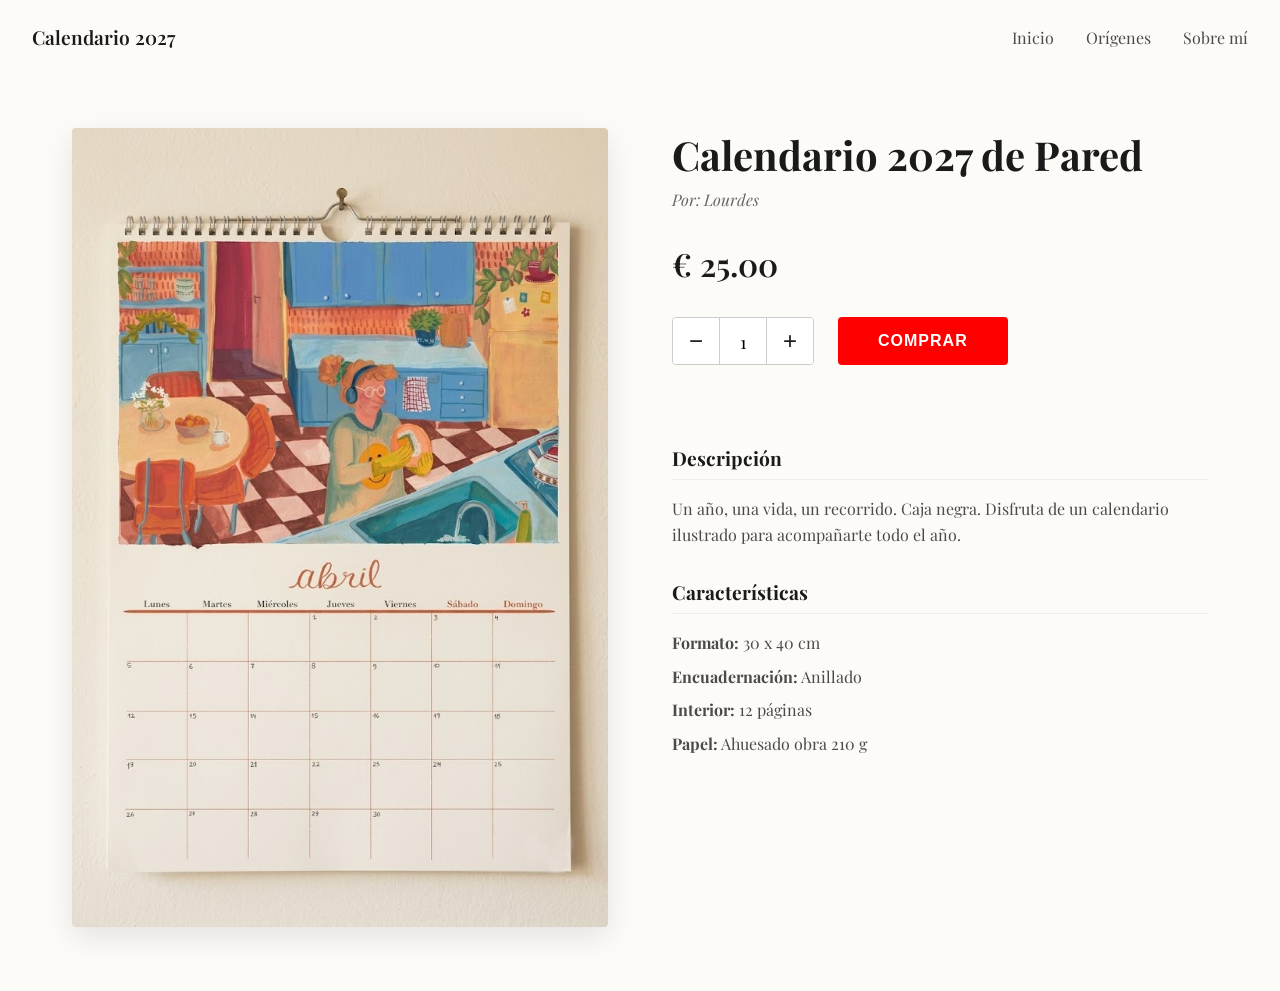
==== compra.html @ d197c80a "Initial commit of v2 website" ====
<!DOCTYPE html>
<html lang="es">
<head>
    <meta charset="UTF-8">
    <meta name="viewport" content="width=device-width, initial-scale=1.0">
    <meta name="description" content="Comprar Calendario 2027">
    <title>Comprar Calendario</title>
    <link rel="preconnect" href="https://fonts.googleapis.com">
    <link rel="preconnect" href="https://fonts.gstatic.com" crossorigin>
    <link href="https://fonts.googleapis.com/css2?family=Playfair+Display:ital,wght@0,400;0,600;1,400&display=swap" rel="stylesheet">
    <link rel="stylesheet" href="stylesheets/style.css">
    <link rel="stylesheet" href="stylesheets/compra.css">
</head>
<body>
    <!-- Navbar -->
    <header class="navbar" id="navbar">
        <a href="index.html" class="nav-brand">Calendario 2027</a>
        <nav class="nav-links">
            <a href="index.html" class="nav-link">Inicio</a>
            <a href="origenes.html" class="nav-link">Orígenes</a>
            <a href="sobre_mi.html" class="nav-link">Sobre mí</a>
        </nav>
    </header>

    <main class="main-content">
        <div class="compra-container">
            <!-- Left: Product Photos -->
            <div class="compra-left">
                <img src="public/images/mock_up.png" alt="Calendario 2027" class="main-product-img">
            </div>

            <!-- Right: Details & Purchase -->
            <div class="compra-right">
                <h1>Calendario 2027 de Pared</h1>
                <p class="author">Por: Lourdes</p>
                
                <div class="price">€ 25.00</div>

                <div class="purchase-action">
                    <div class="quantity-selector">
                        <button class="qty-btn" onclick="updateQty(-1)">−</button>
                        <input type="number" id="qty" value="1" min="1" readonly>
                        <button class="qty-btn" onclick="updateQty(1)">+</button>
                    </div>
                    <button class="buy-button" onclick="buyWhatsapp()">COMPRAR</button>
                </div>

                <div class="product-info">
                    <h3>Descripción</h3>
                    <p>Un año, una vida, un recorrido. Caja negra. Disfruta de un calendario ilustrado para acompañarte todo el año.</p>
                    
                    <h3>Características</h3>
                    <ul>
                        <li><strong>Formato:</strong> 30 x 40 cm</li>
                        <li><strong>Encuadernación:</strong> Anillado</li>
                        <li><strong>Interior:</strong> 12 páginas</li>
                        <li><strong>Papel:</strong> Ahuesado obra 210 g</li>
                    </ul>
                </div>
            </div>
        </div>
    </main>

    <script>
        // Navbar scroll effect
        const navbar = document.getElementById('navbar');
        window.addEventListener('scroll', () => {
            if (window.scrollY > 50) {
                navbar.classList.add('scrolled');
            } else {
                navbar.classList.remove('scrolled');
            }
        });

        function updateQty(change) {
            const input = document.getElementById('qty');
            let current = parseInt(input.value);
            if (current + change >= 1) {
                input.value = current + change;
            }
        }

        function buyWhatsapp() {
            const qty = document.getElementById('qty').value;
            let message = '';
            
            if (parseInt(qty) === 1) {
                message = `¡Hola Lourdes! Me gustaría comprar un calendario.`;
            } else {
                message = `¡Hola Lourdes! Me gustaría comprar ${qty} calendarios.`;
            }
            
            const encodedMessage = encodeURIComponent(message);
            const url = `https://wa.me/34603536305?text=${encodedMessage}`;
            window.open(url, '_blank');
        }
    </script>
</body>
</html>
---- stylesheets/style.css ----
/* Reset and Typography */
* {
    margin: 0;
    padding: 0;
    box-sizing: border-box;
}

body, html {
    font-family: 'Playfair Display', serif;
    background-color: #fdfbf7;
    color: #2a2a2a;
    scroll-behavior: smooth;
}

/* Navbar */
.navbar {
    position: fixed;
    top: 0;
    width: 100%;
    padding: 1.5rem 2rem;
    display: flex;
    justify-content: space-between;
    align-items: center;
    z-index: 1000;
    transition: background-color 0.3s ease;
}

.navbar.scrolled {
    background-color: rgba(253, 251, 247, 0.95);
    backdrop-filter: blur(10px);
    box-shadow: 0 2px 10px rgba(0,0,0,0.05);
}

.nav-brand {
    font-size: 1.2rem;
    font-weight: 600;
    text-decoration: none;
    color: #1a1a1a;
}

.nav-links {
    display: flex;
    gap: 2rem;
}

.nav-link {
    text-decoration: none;
    color: #4a4a4a;
    font-size: 1rem;
    transition: color 0.3s ease;
}

.nav-link:hover {
    color: #1a1a1a;
}

/* Individual Sections */
.page-section {
    min-height: 100vh;
    width: 100%;
    position: relative;
    display: flex;
    justify-content: center;
    align-items: center;
    background-color: #fdfbf7;
    padding: 2rem 0;
}

.hero-section {
    padding: 0;
}

/* Images */
.showcase-img {
    max-height: 90vh;
    max-width: 90vw;
    object-fit: contain;
    box-shadow: 0 10px 30px rgba(0,0,0,0.05);
}

.background-img {
    position: absolute;
    top: 0;
    left: 0;
    width: 100%;
    height: 100%;
    z-index: 1;
}

.background-img.cover {
    object-fit: cover;
}

/* Hero Content */
.hero-content {
    position: relative;
    z-index: 2;
    background: rgba(253, 251, 247, 0.85);
    backdrop-filter: blur(12px);
    -webkit-backdrop-filter: blur(12px);
    padding: 3rem 4rem;
    border-radius: 4px;
    text-align: center;
    max-width: 600px;
    box-shadow: 0 20px 40px rgba(0,0,0,0.1);
    animation: fadeIn 1.5s ease-out;
}

.hero-content h1 {
    font-size: 3.5rem;
    font-weight: 600;
    margin-bottom: 1rem;
    line-height: 1.2;
    color: #1a1a1a;
}

.hero-content p {
    font-size: 1.1rem;
    margin-bottom: 2.5rem;
    color: #4a4a4a;
    line-height: 1.6;
}

/* Parallax Sections */
.parallax-section {
    position: relative;
    height: 100vh;
    display: flex;
    align-items: center;
    justify-content: center;
    background-attachment: fixed;
    background-position: center;
    background-repeat: no-repeat;
    background-size: cover;
}

.parallax-overlay {
    position: absolute;
    top: 0;
    left: 0;
    width: 100%;
    height: 100%;
    background-color: rgba(0, 0, 0, 0.2);
}

.parallax-text {
    position: relative;
    z-index: 2;
    color: #ffffff;
    font-size: 2.5rem;
    text-align: center;
    max-width: 800px;
    padding: 2rem;
    font-family: 'Helvetica Neue', Helvetica, Arial, sans-serif;
    font-weight: 300;
    letter-spacing: 1px;
    text-shadow: 2px 2px 8px rgba(0,0,0,0.5);
}

/* Process Section */
.process-section {
    padding: 6rem 2rem;
    background-color: #f5f3ef;
    text-align: center;
}

.process-section h2 {
    font-size: 2.5rem;
    margin-bottom: 1rem;
    color: #1a1a1a;
}

.process-section p.process-desc {
    font-size: 1.1rem;
    color: #4a4a4a;
    margin-bottom: 3rem;
    max-width: 600px;
    margin-left: auto;
    margin-right: auto;
}

.process-grid {
    display: grid;
    grid-template-columns: repeat(auto-fit, minmax(300px, 1fr));
    gap: 2rem;
    max-width: 1200px;
    margin: 0 auto;
}

.process-item {
    width: 100%;
    height: 400px;
    object-fit: cover;
    border-radius: 4px;
    box-shadow: 0 10px 20px rgba(0,0,0,0.1);
}

.process-video {
    width: 100%;
    max-width: 800px;
    margin: 3rem auto 0;
    display: block;
    border-radius: 4px;
    box-shadow: 0 10px 20px rgba(0,0,0,0.1);
}


/* Sobre Mi Container */
.sobre-mi-section {
    padding: 8rem 2rem 4rem;
    max-width: 1000px;
    margin: 0 auto;
    display: flex;
    align-items: center;
    gap: 4rem;
    min-height: 100vh;
}

.sobre-mi-img {
    flex: 1;
    max-width: 50%;
    height: auto;
    object-fit: cover;
    border-radius: 4px;
    box-shadow: 0 15px 30px rgba(0,0,0,0.1);
}

.sobre-mi-text {
    flex: 1;
}

.sobre-mi-text h1 {
    font-size: 3rem;
    margin-bottom: 1.5rem;
    color: #1a1a1a;
}

.sobre-mi-text p {
    font-size: 1.1rem;
    line-height: 1.8;
    color: #4a4a4a;
    margin-bottom: 1.5rem;
}


/* Closing Section styling */
.closing-container {
    display: flex;
    align-items: center;
    justify-content: center;
    gap: 4rem;
    max-width: 1200px;
    margin: 0 auto;
    padding: 2rem;
    width: 100%;
}

.closing-img {
    max-height: 70vh;
    max-width: 50vw;
    object-fit: contain;
    box-shadow: 0 10px 30px rgba(0,0,0,0.05);
}

.closing-content-right {
    flex: 1;
    max-width: 400px;
}

.closing-content-right h2 {
    font-size: 3rem;
    font-weight: 600;
    margin-bottom: 2rem;
    color: #1a1a1a;
}

/* CTA Button */
.cta-button {
    display: inline-block;
    padding: 1rem 2.5rem;
    background-color: #1a1a1a;
    color: #fdfbf7;
    text-decoration: none;
    font-family: 'Playfair Display', serif;
    font-size: 1.1rem;
    font-weight: 600;
    letter-spacing: 1px;
    border-radius: 50px;
    transition: all 0.3s ease;
    border: 1px solid #1a1a1a;
    cursor: pointer;
    outline: none;
}

.cta-button:hover {
    background-color: transparent;
    color: #1a1a1a;
    transform: translateY(-2px);
    box-shadow: 0 10px 20px rgba(0,0,0,0.1);
}

/* CTA Dropdown container */
.cta-wrapper {
    position: relative;
    display: inline-block;
}

.cta-dropdown {
    position: absolute;
    top: 100%;
    left: 50%;
    transform: translateX(-50%) translateY(10px);
    background-color: #ffffff;
    min-width: 200px;
    box-shadow: 0 10px 30px rgba(0,0,0,0.1);
    border-radius: 8px;
    padding: 0.5rem 0;
    opacity: 0;
    visibility: hidden;
    transition: all 0.3s ease;
    z-index: 10;
    border: 1px solid rgba(0,0,0,0.05);
}

.cta-dropdown.show {
    opacity: 1;
    visibility: visible;
    transform: translateX(-50%) translateY(0);
}

.cta-dropdown.dropdown-up {
    top: auto;
    bottom: 100%;
    transform: translateX(-50%) translateY(-10px);
}

.cta-dropdown.dropdown-up.show {
    transform: translateX(-50%) translateY(0);
}

.cta-dropdown a {
    display: block;
    padding: 0.8rem 1.5rem;
    color: #4a4a4a;
    text-decoration: none;
    font-size: 1rem;
    transition: background-color 0.2s, color 0.2s;
}

.cta-dropdown a:hover {
    background-color: #f5f5f5;
    color: #1a1a1a;
}

/* Floating Button */
.floating-btn {
    position: fixed;
    bottom: 2rem;
    right: 2rem;
    z-index: 100;
    opacity: 0;
    visibility: hidden;
    transform: translateY(20px);
    transition: all 0.4s cubic-bezier(0.4, 0, 0.2, 1);
}

.floating-btn.visible {
    opacity: 1;
    visibility: visible;
    transform: translateY(0);
}

.floating-btn .cta-button {
    box-shadow: 0 10px 30px rgba(0,0,0,0.2);
}

.floating-btn .cta-button:hover {
    background-color: #fdfbf7;
    color: #1a1a1a;
    transform: translateY(-4px);
    box-shadow: 0 15px 35px rgba(0,0,0,0.2);
}

/* Animations */
@keyframes fadeIn {
    from {
        opacity: 0;
        transform: translateY(20px);
    }
    to {
        opacity: 1;
        transform: translateY(0);
    }
}

/* Responsive adjustments */
@media (max-width: 768px) {
    .page-section {
        min-height: auto;
        padding: 4rem 1rem;
    }
    
    .hero-section {
        min-height: 100vh;
        padding: 0;
    }
    
    .hero-content {
        padding: 2rem;
        margin: 0 1rem;
    }
    
    .hero-content h1 {
        font-size: 2.5rem;
    }
    
    .showcase-img {
        max-height: 80vh;
        max-width: 100%;
    }
    
    .closing-container {
        flex-direction: column;
        gap: 2rem;
        text-align: center;
    }
    
    .closing-img {
        max-width: 90vw;
        max-height: 50vh;
    }
    
    .closing-content-right h2 {
        font-size: 2rem;
    }
    
    .floating-btn {
        bottom: 1rem;
        right: 1rem;
        padding: 0.8rem 2rem;
        font-size: 1rem;
    }
    
    .sobre-mi-section {
        flex-direction: column;
        padding-top: 6rem;
    }
    
    .sobre-mi-img {
        max-width: 100%;
    }
    
    .parallax-text {
        font-size: 1.8rem;
    }
}

/* Origenes Section */
.origenes-section {
    padding: 8rem 2rem 4rem;
    max-width: 1200px;
    margin: 0 auto;
    min-height: 100vh;
}

.origenes-header {
    text-align: center;
    margin-bottom: 4rem;
}

.origenes-header h1 {
    font-size: 3rem;
    margin-bottom: 1.5rem;
    color: #1a1a1a;
}

.origenes-header p {
    font-size: 1.1rem;
    line-height: 1.8;
    color: #4a4a4a;
    max-width: 800px;
    margin: 0 auto;
}

.comic-grid {
    display: grid;
    grid-template-columns: repeat(auto-fit, minmax(250px, 1fr));
    gap: 3rem;
    justify-items: center;
}

.comic-window-container {
    cursor: pointer;
    transition: transform 0.3s ease;
    display: flex;
    flex-direction: column;
    align-items: center;
}

.comic-window-container:hover {
    transform: scale(1.05);
}

.comic-window {
    width: 100%;
    max-width: 300px;
    object-fit: contain;
    filter: drop-shadow(0 10px 20px rgba(0,0,0,0.1));
}

.comic-title {
    margin-top: 1rem;
    font-size: 1.1rem;
    color: #1a1a1a;
    text-align: center;
    font-weight: 600;
}

/* Modal Carousel */
.comic-modal {
    position: fixed;
    top: 0;
    left: 0;
    width: 100%;
    height: 100%;
    background-color: rgba(0, 0, 0, 0.9);
    z-index: 2000;
    display: flex;
    flex-direction: column;
    align-items: center;
    justify-content: center;
    opacity: 0;
    visibility: hidden;
    transition: all 0.3s ease;
}

.comic-modal.active {
    opacity: 1;
    visibility: visible;
}

.modal-close {
    position: absolute;
    top: 2rem;
    right: 3rem;
    color: white;
    font-size: 3rem;
    cursor: pointer;
    background: none;
    border: none;
    transition: transform 0.2s;
}

.modal-close:hover {
    transform: scale(1.1);
}

.modal-content {
    display: flex;
    align-items: center;
    justify-content: center;
    width: 100%;
    max-width: 1200px;
    height: 80vh;
    position: relative;
}

.carousel-nav {
    background: none;
    border: none;
    color: white;
    font-size: 4rem;
    cursor: pointer;
    padding: 0 2rem;
    transition: transform 0.2s, opacity 0.2s;
    z-index: 2;
}

.carousel-nav:hover {
    transform: scale(1.1);
}

.carousel-nav:disabled {
    opacity: 0.3;
    cursor: not-allowed;
    transform: none;
}

.carousel-image-container {
    flex: 1;
    height: 100%;
    display: flex;
    justify-content: center;
    align-items: center;
    position: relative;
}

.carousel-image {
    max-width: 100%;
    max-height: 100%;
    object-fit: contain;
    box-shadow: 0 10px 40px rgba(0,0,0,0.5);
    opacity: 0;
    transition: opacity 0.3s ease;
    position: absolute;
}

.carousel-image.active {
    opacity: 1;
    position: relative;
}

.modal-title {
    color: white;
    font-size: 1.5rem;
    position: absolute;
    bottom: 2rem;
    text-align: center;
    width: 100%;
}

/* Mobile responsive adjustments for modal */
@media (max-width: 768px) {
    .modal-content {
        height: 85vh;
        padding: 0 0.5rem;
    }
    
    .carousel-nav {
        font-size: 2.5rem;
        padding: 0 0.5rem;
        background-color: rgba(0, 0, 0, 0.4);
        border-radius: 5px;
        margin: 0 5px;
    }
    
    .modal-close {
        top: 1rem;
        right: 1.5rem;
        font-size: 2.5rem;
    }

    .modal-title {
        bottom: 1rem;
        font-size: 1.2rem;
    }
}

@media (max-width: 768px) {
    .carousel-nav {
        position: absolute;
        z-index: 10;
    }
    
    #prevBtn {
        left: 0;
    }
    
    #nextBtn {
        right: 0;
    }
    
    .carousel-image-container {
        width: 100%;
    }
}
---- stylesheets/compra.css ----
/* Purchase Page Specific Styles */
.compra-container {
    display: flex;
    flex-wrap: wrap;
    max-width: 1200px;
    margin: 0 auto;
    padding: 8rem 2rem 4rem; /* Added top padding to account for fixed navbar */
    gap: 4rem;
}

.compra-left {
    flex: 1;
    min-width: 300px;
    display: flex;
    justify-content: center;
    align-items: flex-start;
}

.main-product-img {
    width: 100%;
    max-width: 600px;
    height: auto;
    box-shadow: 0 10px 30px rgba(0,0,0,0.1);
    border-radius: 4px;
    object-fit: contain;
}

.compra-right {
    flex: 1;
    min-width: 300px;
    display: flex;
    flex-direction: column;
}

.compra-right h1 {
    font-size: 2.5rem;
    margin-bottom: 0.5rem;
    color: #1a1a1a;
}

.compra-right .author {
    color: #666;
    margin-bottom: 2rem;
    font-style: italic;
}

.price {
    font-size: 2rem;
    font-weight: 600;
    margin-bottom: 2rem;
    color: #1a1a1a;
}

.purchase-action {
    display: flex;
    align-items: center;
    gap: 1.5rem;
    margin-bottom: 3rem;
}

.quantity-selector {
    display: flex;
    align-items: center;
    border: 1px solid #ccc;
    border-radius: 4px;
    overflow: hidden;
    height: 3rem;
}

.qty-btn {
    background: #fff;
    border: none;
    padding: 0 1rem;
    font-size: 1.5rem;
    cursor: pointer;
    color: #1a1a1a;
    transition: background 0.2s;
    height: 100%;
}

.qty-btn:hover {
    background: #f0f0f0;
}

#qty {
    width: 3rem;
    text-align: center;
    border: none;
    border-left: 1px solid #ccc;
    border-right: 1px solid #ccc;
    font-size: 1.1rem;
    font-family: inherit;
    -moz-appearance: textfield;
    height: 100%;
}

#qty::-webkit-outer-spin-button,
#qty::-webkit-inner-spin-button {
    -webkit-appearance: none;
    margin: 0;
}

.buy-button {
    background-color: #ff0000; /* Red like in the mock to stand out */
    color: white;
    border: none;
    padding: 0 2.5rem;
    height: 3rem;
    font-size: 1rem;
    font-weight: 600;
    letter-spacing: 1px;
    cursor: pointer;
    transition: background-color 0.2s;
    border-radius: 4px;
}

.buy-button:hover {
    background-color: #cc0000;
}

.product-info h3 {
    font-size: 1.2rem;
    margin-bottom: 1rem;
    margin-top: 2rem;
    color: #1a1a1a;
    border-bottom: 1px solid #eee;
    padding-bottom: 0.5rem;
}

.product-info p {
    color: #4a4a4a;
    line-height: 1.6;
    margin-bottom: 1rem;
}

.product-info ul {
    list-style: none;
    padding: 0;
}

.product-info ul li {
    color: #4a4a4a;
    margin-bottom: 0.5rem;
    line-height: 1.6;
}

@media (max-width: 768px) {
    .compra-container {
        flex-direction: column;
        padding-top: 6rem;
        gap: 2rem;
    }
    
    .purchase-action {
        flex-direction: row;
        align-items: center;
        justify-content: space-between;
    }
    
    .buy-button {
        width: auto;
        flex: 1;
        margin-left: 1rem;
    }
}
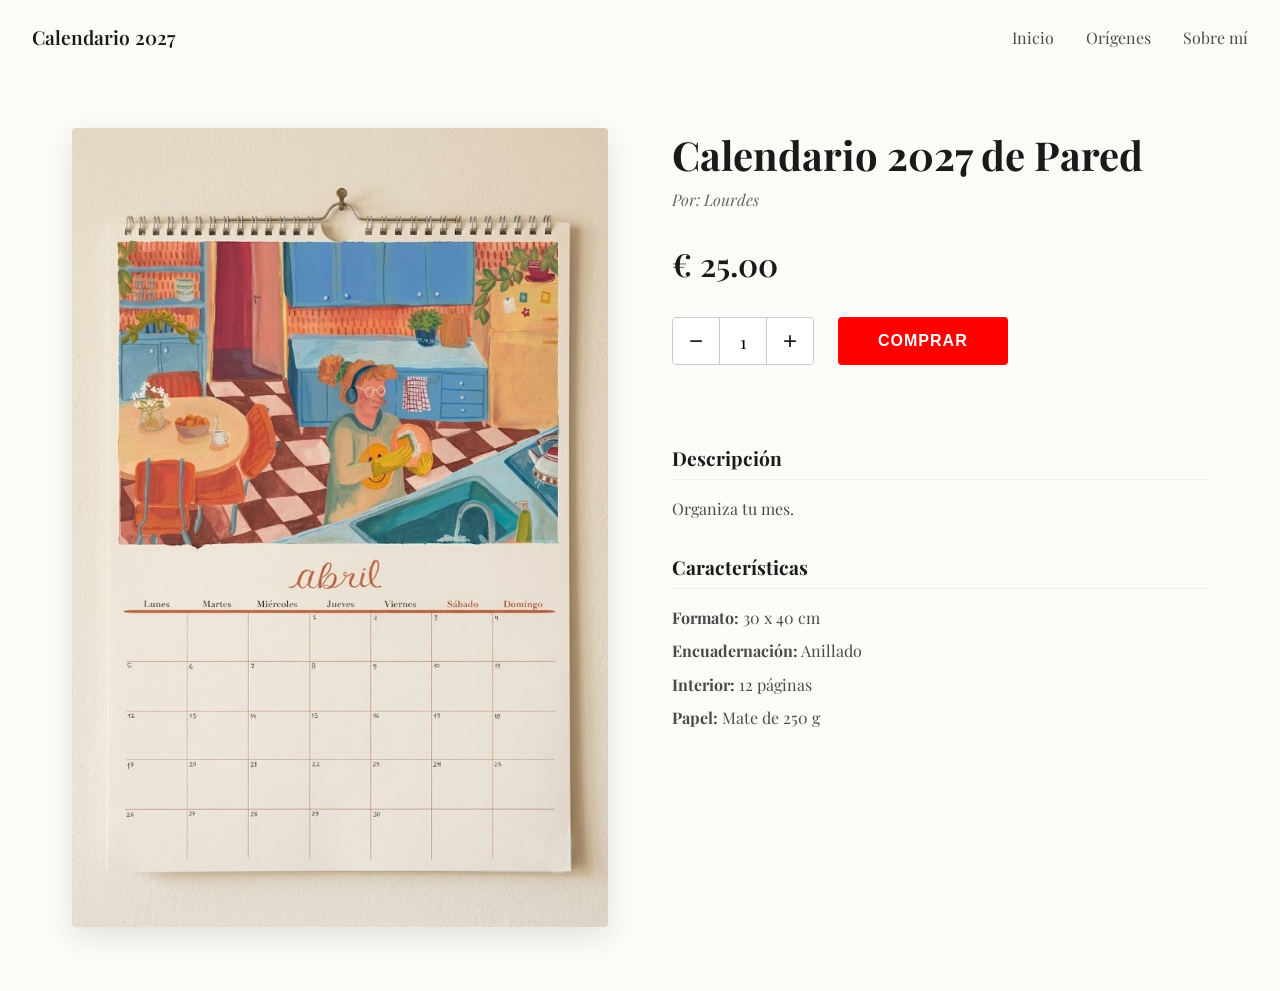
==== commit a550835a: "Update product description and paper specs in compra.html" ====
--- a/compra.html
+++ b/compra.html
@@ -47,14 +47,14 @@
 
                 <div class="product-info">
                     <h3>Descripción</h3>
-                    <p>Un año, una vida, un recorrido. Caja negra. Disfruta de un calendario ilustrado para acompañarte todo el año.</p>
+                    <p>Organiza tu mes. </p>
                     
                     <h3>Características</h3>
                     <ul>
                         <li><strong>Formato:</strong> 30 x 40 cm</li>
                         <li><strong>Encuadernación:</strong> Anillado</li>
                         <li><strong>Interior:</strong> 12 páginas</li>
-                        <li><strong>Papel:</strong> Ahuesado obra 210 g</li>
+                        <li><strong>Papel:</strong> Mate de 250 g</li>
                     </ul>
                 </div>
             </div>
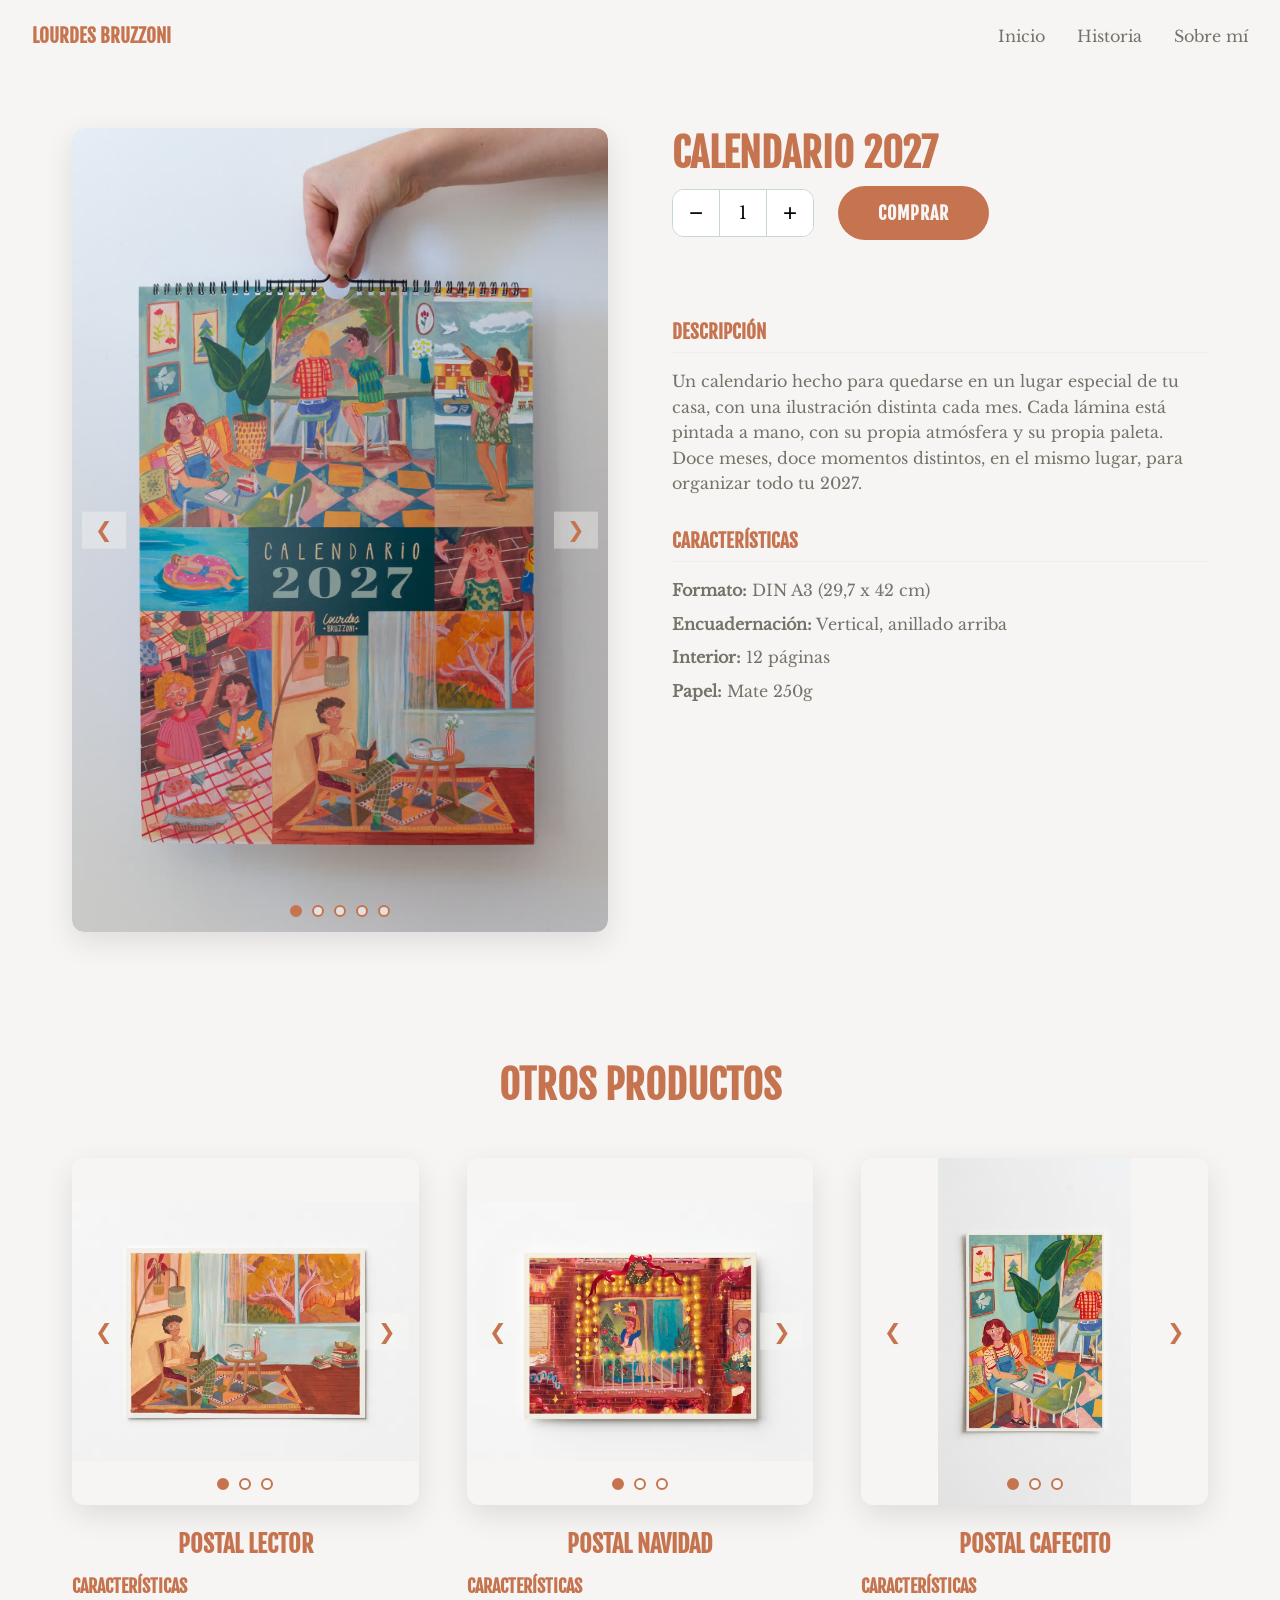
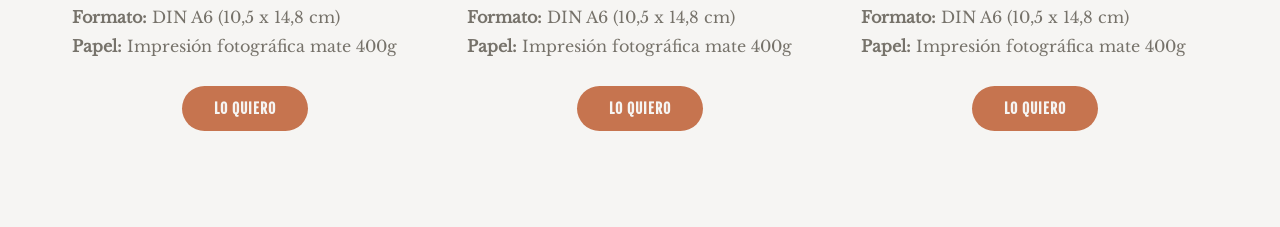
==== commit 2c697bac: "Final styling updates, descriptions, typography, and image cleanup" ====
--- a/compra.html
+++ b/compra.html
@@ -4,20 +4,21 @@
     <meta charset="UTF-8">
     <meta name="viewport" content="width=device-width, initial-scale=1.0">
     <meta name="description" content="Comprar Calendario 2027">
-    <title>Comprar Calendario</title>
+    <title>Tienda - Lourdes Bruzzoni</title>
     <link rel="preconnect" href="https://fonts.googleapis.com">
     <link rel="preconnect" href="https://fonts.gstatic.com" crossorigin>
-    <link href="https://fonts.googleapis.com/css2?family=Playfair+Display:ital,wght@0,400;0,600;1,400&display=swap" rel="stylesheet">
+    
     <link rel="stylesheet" href="stylesheets/style.css">
     <link rel="stylesheet" href="stylesheets/compra.css">
+<link rel="icon" type="image/png" href="public/images/loguito/pava.png">
 </head>
 <body>
     <!-- Navbar -->
     <header class="navbar" id="navbar">
-        <a href="index.html" class="nav-brand">Calendario 2027</a>
+        <a href="index.html" class="nav-brand">Lourdes Bruzzoni</a>
         <nav class="nav-links">
             <a href="index.html" class="nav-link">Inicio</a>
-            <a href="origenes.html" class="nav-link">Orígenes</a>
+            <a href="origenes.html" class="nav-link">Historia</a>
             <a href="sobre_mi.html" class="nav-link">Sobre mí</a>
         </nav>
     </header>
@@ -26,15 +27,42 @@
         <div class="compra-container">
             <!-- Left: Product Photos -->
             <div class="compra-left">
-                <img src="public/images/mock_up.png" alt="Calendario 2027" class="main-product-img">
+                <div class="carousel">
+                    <button class="carousel-btn prev">&#10094;</button>
+                    <div class="carousel-track-container">
+                        <ul class="carousel-track">
+                            <li class="carousel-slide current-slide">
+                                <img src="public/images/carrousel_1.avif" alt="Calendario 1" class="main-product-img">
+                            </li>
+                            <li class="carousel-slide">
+                                <img src="public/images/carrousel_2.avif" alt="Calendario 2" class="main-product-img">
+                            </li>
+                            <li class="carousel-slide">
+                                <img src="public/images/carrousel_3.avif" alt="Calendario 3" class="main-product-img">
+                            </li>
+                            <li class="carousel-slide">
+                                <img src="public/images/carrousel_4.avif" alt="Calendario 4" class="main-product-img">
+                            </li>
+                            <li class="carousel-slide">
+                                <img src="public/images/carrousel_5.avif" alt="Calendario 5" class="main-product-img">
+                            </li>
+                        </ul>
+                    </div>
+                    <button class="carousel-btn next">&#10095;</button>
+                    
+                    <div class="carousel-nav">
+                        <button class="carousel-indicator current-indicator"></button>
+                        <button class="carousel-indicator"></button>
+                        <button class="carousel-indicator"></button>
+                        <button class="carousel-indicator"></button>
+                        <button class="carousel-indicator"></button>
+                    </div>
+                </div>
             </div>
 
             <!-- Right: Details & Purchase -->
             <div class="compra-right">
-                <h1>Calendario 2027 de Pared</h1>
-                <p class="author">Por: Lourdes</p>
-                
-                <div class="price">€ 25.00</div>
+                <h1>Calendario 2027</h1>
 
                 <div class="purchase-action">
                     <div class="quantity-selector">
@@ -42,26 +70,144 @@
                         <input type="number" id="qty" value="1" min="1" readonly>
                         <button class="qty-btn" onclick="updateQty(1)">+</button>
                     </div>
-                    <button class="buy-button" onclick="buyWhatsapp()">COMPRAR</button>
+                    <button class="buy-button" onclick="proximamente(event)">COMPRAR</button>
                 </div>
 
                 <div class="product-info">
                     <h3>Descripción</h3>
-                    <p>Organiza tu mes. </p>
+                    <p>Un calendario hecho para quedarse en un lugar especial de tu casa, con una ilustración distinta cada mes. Cada lámina está pintada a mano, con su propia atmósfera y su propia paleta. Doce meses, doce momentos distintos, en el mismo lugar, para organizar todo tu 2027.</p>
                     
                     <h3>Características</h3>
                     <ul>
-                        <li><strong>Formato:</strong> 30 x 40 cm</li>
-                        <li><strong>Encuadernación:</strong> Anillado</li>
+                        <li><strong>Formato:</strong> DIN A3 (29,7 x 42 cm)</li>
+                        <li><strong>Encuadernación:</strong> Vertical, anillado arriba</li>
                         <li><strong>Interior:</strong> 12 páginas</li>
-                        <li><strong>Papel:</strong> Mate de 250 g</li>
+                        <li><strong>Papel:</strong> Mate 250g</li>
                     </ul>
                 </div>
             </div>
         </div>
+
+        <section class="otros-productos-section">
+            <h2 class="section-title">Otros Productos</h2>
+            <div class="productos-grid">
+                <div class="producto-card">
+                    <div class="carousel postcard-carousel">
+                        <button class="carousel-btn prev">&#10094;</button>
+                        <div class="carousel-track-container">
+                            <ul class="carousel-track">
+                                <li class="carousel-slide current-slide">
+                                    <img src="public/images/postcard_1.avif" alt="Postal Lector 1" class="main-product-img">
+                                </li>
+                                <li class="carousel-slide">
+                                    <img src="public/images/postcard_1b.avif" alt="Postal Lector 2" class="main-product-img">
+                                </li>
+                                <li class="carousel-slide">
+                                    <img src="public/images/postcard_back.avif" alt="Postal Dorso" class="main-product-img">
+                                </li>
+                            </ul>
+                        </div>
+                        <button class="carousel-btn next">&#10095;</button>
+                        <div class="carousel-nav">
+                            <button class="carousel-indicator current-indicator"></button>
+                            <button class="carousel-indicator"></button>
+                            <button class="carousel-indicator"></button>
+                        </div>
+                    </div>
+                    <h3 class="producto-titulo">Postal Lector</h3>
+<div class="producto-desc">
+    <h4>Características</h4>
+    <ul>
+        <li><strong>Formato:</strong> DIN A6 (10,5 x 14,8 cm)</li>
+        <li><strong>Papel:</strong> Impresión fotográfica mate 400g</li>
+    </ul>
+</div>
+
+                    <button class="cta-button" onclick="proximamente(event)">Lo quiero</button>
+                </div>
+                <div class="producto-card">
+                    <div class="carousel postcard-carousel">
+                        <button class="carousel-btn prev">&#10094;</button>
+                        <div class="carousel-track-container">
+                            <ul class="carousel-track">
+                                <li class="carousel-slide current-slide">
+                                    <img src="public/images/postcard_2.avif" alt="Postal Navidad 1" class="main-product-img">
+                                </li>
+                                <li class="carousel-slide">
+                                    <img src="public/images/postcard_2b.avif" alt="Postal Navidad 2" class="main-product-img">
+                                </li>
+                                <li class="carousel-slide">
+                                    <img src="public/images/postcard_back.avif" alt="Postal Dorso" class="main-product-img">
+                                </li>
+                            </ul>
+                        </div>
+                        <button class="carousel-btn next">&#10095;</button>
+                        <div class="carousel-nav">
+                            <button class="carousel-indicator current-indicator"></button>
+                            <button class="carousel-indicator"></button>
+                            <button class="carousel-indicator"></button>
+                        </div>
+                    </div>
+                    <h3 class="producto-titulo">Postal Navidad</h3>
+<div class="producto-desc">
+    <h4>Características</h4>
+    <ul>
+        <li><strong>Formato:</strong> DIN A6 (10,5 x 14,8 cm)</li>
+        <li><strong>Papel:</strong> Impresión fotográfica mate 400g</li>
+    </ul>
+</div>
+
+                    <button class="cta-button" onclick="proximamente(event)">Lo quiero</button>
+                </div>
+                <div class="producto-card">
+                    <div class="carousel postcard-carousel">
+                        <button class="carousel-btn prev">&#10094;</button>
+                        <div class="carousel-track-container">
+                            <ul class="carousel-track">
+                                <li class="carousel-slide current-slide">
+                                    <img src="public/images/postcard_3.avif" alt="Postal Cafecito 1" class="main-product-img">
+                                </li>
+                                <li class="carousel-slide">
+                                    <img src="public/images/postcard_3b.avif" alt="Postal Cafecito 2" class="main-product-img">
+                                </li>
+                                <li class="carousel-slide">
+                                    <img src="public/images/postcard_back.avif" alt="Postal Dorso" class="main-product-img">
+                                </li>
+                            </ul>
+                        </div>
+                        <button class="carousel-btn next">&#10095;</button>
+                        <div class="carousel-nav">
+                            <button class="carousel-indicator current-indicator"></button>
+                            <button class="carousel-indicator"></button>
+                            <button class="carousel-indicator"></button>
+                        </div>
+                    </div>
+                    <h3 class="producto-titulo">Postal Cafecito</h3>
+<div class="producto-desc">
+    <h4>Características</h4>
+    <ul>
+        <li><strong>Formato:</strong> DIN A6 (10,5 x 14,8 cm)</li>
+        <li><strong>Papel:</strong> Impresión fotográfica mate 400g</li>
+    </ul>
+</div>
+
+                    <button class="cta-button" onclick="proximamente(event)">Lo quiero</button>
+                </div>
+            </div>
+        </section>
     </main>
 
     <script>
+
+        function proximamente(event) {
+            if(event) {
+                event.preventDefault();
+                event.stopPropagation();
+            }
+            alert("¡Próximamente! Entérate de las novedades de lanzamiento en mi página de Instagram");
+            window.location.href = "https://www.instagram.com/loubruzzoni";
+        }
+
         // Navbar scroll effect
         const navbar = document.getElementById('navbar');
         window.addEventListener('scroll', () => {
@@ -94,6 +240,68 @@
             const url = `https://wa.me/34603536305?text=${encodedMessage}`;
             window.open(url, '_blank');
         }
+
+        function buyPostcard(name) {
+            const message = `¡Hola Lourdes! Me gustaría comprar la postal "${name}".`;
+            const encodedMessage = encodeURIComponent(message);
+            const url = `https://wa.me/34603536305?text=${encodedMessage}`;
+            window.open(url, '_blank');
+        }
+
+        // Carousel Logic
+        const carousels = document.querySelectorAll('.carousel');
+        
+        carousels.forEach(carousel => {
+            let slideIndex = 0;
+            const track = carousel.querySelector('.carousel-track');
+            const slides = Array.from(track.children);
+            const dots = Array.from(carousel.querySelectorAll('.carousel-indicator'));
+            const prevBtn = carousel.querySelector('.carousel-btn.prev');
+            const nextBtn = carousel.querySelector('.carousel-btn.next');
+
+            function updateCarousel() {
+                slides.forEach((slide, index) => {
+                    slide.classList.remove('current-slide');
+                    if(dots[index]) dots[index].classList.remove('current-indicator');
+                    if (index === slideIndex) {
+                        slide.classList.add('current-slide');
+                        if(dots[index]) dots[index].classList.add('current-indicator');
+                    }
+                });
+                const slideWidth = slides[0].getBoundingClientRect().width;
+                track.style.transform = 'translateX(-' + (slideWidth * slideIndex) + 'px)';
+            }
+
+            if (prevBtn) {
+                prevBtn.addEventListener('click', () => {
+                    slideIndex--;
+                    if (slideIndex < 0) slideIndex = slides.length - 1;
+                    updateCarousel();
+                });
+            }
+
+            if (nextBtn) {
+                nextBtn.addEventListener('click', () => {
+                    slideIndex++;
+                    if (slideIndex >= slides.length) slideIndex = 0;
+                    updateCarousel();
+                });
+            }
+
+            dots.forEach((dot, index) => {
+                dot.addEventListener('click', () => {
+                    slideIndex = index;
+                    updateCarousel();
+                });
+            });
+
+            // Handle window resize for this carousel
+            window.addEventListener('resize', updateCarousel);
+            
+            // Initial setup
+            setTimeout(updateCarousel, 100);
+        });
     </script>
 </body>
 </html>
+
--- a/stylesheets/style.css
+++ b/stylesheets/style.css
@@ -1,4 +1,27 @@
 /* Reset and Typography */
+@font-face {
+    font-family: 'Libre Baskerville';
+    src: url('../fonts/normal/static/LibreBaskerville-Regular.ttf') format('truetype');
+    font-weight: normal;
+    font-style: normal;
+}
+
+@font-face {
+    font-family: 'Fjalla One';
+    src: url('../fonts/solo_mayuscula/FjallaOne-Regular.ttf') format('truetype');
+    font-weight: normal;
+    font-style: normal;
+}
+
+:root {
+    --color-terracota: #c6744f;
+    --color-celeste: #c5d8d1;
+    --color-rosa: #f5dcd2;
+    --color-amarillo: #dcb239;
+    --bg-blanco-sucio: #f6f5f3;
+    --bg-beige: #f4eddb;
+}
+
 * {
     margin: 0;
     padding: 0;
@@ -6,10 +29,16 @@
 }
 
 body, html {
-    font-family: 'Playfair Display', serif;
-    background-color: #fdfbf7;
-    color: #2a2a2a;
+    font-family: 'Libre Baskerville', serif;
+    background-color: var(--bg-blanco-sucio);
+    color: #1a1a1a;
     scroll-behavior: smooth;
+}
+
+h1, h2, h3, h4, h5, h6, .nav-brand {
+    font-family: 'Fjalla One', sans-serif;
+    text-transform: uppercase;
+    color: var(--color-terracota);
 }
 
 /* Navbar */
@@ -22,11 +51,12 @@
     justify-content: space-between;
     align-items: center;
     z-index: 1000;
+    background-color: var(--bg-blanco-sucio);
     transition: background-color 0.3s ease;
 }
 
 .navbar.scrolled {
-    background-color: rgba(253, 251, 247, 0.95);
+    background-color: var(--bg-blanco-sucio);
     backdrop-filter: blur(10px);
     box-shadow: 0 2px 10px rgba(0,0,0,0.05);
 }
@@ -35,7 +65,7 @@
     font-size: 1.2rem;
     font-weight: 600;
     text-decoration: none;
-    color: #1a1a1a;
+    color: var(--color-terracota);
 }
 
 .nav-links {
@@ -45,7 +75,7 @@
 
 .nav-link {
     text-decoration: none;
-    color: #4a4a4a;
+    color: #76726a;
     font-size: 1rem;
     transition: color 0.3s ease;
 }
@@ -62,7 +92,7 @@
     display: flex;
     justify-content: center;
     align-items: center;
-    background-color: #fdfbf7;
+    background-color: var(--bg-blanco-sucio);
     padding: 2rem 0;
 }
 
@@ -95,29 +125,27 @@
 .hero-content {
     position: relative;
     z-index: 2;
-    background: rgba(253, 251, 247, 0.85);
-    backdrop-filter: blur(12px);
-    -webkit-backdrop-filter: blur(12px);
-    padding: 3rem 4rem;
-    border-radius: 4px;
+    background-color: var(--bg-blanco-sucio);
+    padding: 1.5rem 2.5rem;
+    border-radius: 12px;
     text-align: center;
-    max-width: 600px;
-    box-shadow: 0 20px 40px rgba(0,0,0,0.1);
+    max-width: 450px;
+    box-shadow: 0 10px 30px rgba(0,0,0,0.1);
     animation: fadeIn 1.5s ease-out;
 }
 
 .hero-content h1 {
-    font-size: 3.5rem;
+    font-size: 1.96rem;
     font-weight: 600;
-    margin-bottom: 1rem;
+    margin-bottom: 0.5rem;
     line-height: 1.2;
-    color: #1a1a1a;
+    letter-spacing: 3px;
 }
 
 .hero-content p {
     font-size: 1.1rem;
-    margin-bottom: 2.5rem;
-    color: #4a4a4a;
+    margin-bottom: 1.5rem;
+    color: #76726a;
     line-height: 1.6;
 }
 
@@ -151,8 +179,9 @@
     text-align: center;
     max-width: 800px;
     padding: 2rem;
-    font-family: 'Helvetica Neue', Helvetica, Arial, sans-serif;
-    font-weight: 300;
+    font-family: 'Libre Baskerville', serif;
+    font-weight: normal;
+    text-transform: none;
     letter-spacing: 1px;
     text-shadow: 2px 2px 8px rgba(0,0,0,0.5);
 }
@@ -160,19 +189,19 @@
 /* Process Section */
 .process-section {
     padding: 6rem 2rem;
-    background-color: #f5f3ef;
+    background-color: var(--bg-beige);
     text-align: center;
 }
 
 .process-section h2 {
     font-size: 2.5rem;
     margin-bottom: 1rem;
-    color: #1a1a1a;
+    color: var(--color-terracota);
 }
 
 .process-section p.process-desc {
     font-size: 1.1rem;
-    color: #4a4a4a;
+    color: #76726a;
     margin-bottom: 3rem;
     max-width: 600px;
     margin-left: auto;
@@ -191,7 +220,7 @@
     width: 100%;
     height: 400px;
     object-fit: cover;
-    border-radius: 4px;
+    border-radius: 12px;
     box-shadow: 0 10px 20px rgba(0,0,0,0.1);
 }
 
@@ -200,7 +229,7 @@
     max-width: 800px;
     margin: 3rem auto 0;
     display: block;
-    border-radius: 4px;
+    border-radius: 12px;
     box-shadow: 0 10px 20px rgba(0,0,0,0.1);
 }
 
@@ -221,7 +250,7 @@
     max-width: 50%;
     height: auto;
     object-fit: cover;
-    border-radius: 4px;
+    border-radius: 12px;
     box-shadow: 0 15px 30px rgba(0,0,0,0.1);
 }
 
@@ -232,13 +261,13 @@
 .sobre-mi-text h1 {
     font-size: 3rem;
     margin-bottom: 1.5rem;
-    color: #1a1a1a;
+    color: var(--color-terracota);
 }
 
 .sobre-mi-text p {
     font-size: 1.1rem;
     line-height: 1.8;
-    color: #4a4a4a;
+    color: #76726a;
     margin-bottom: 1.5rem;
 }
 
@@ -268,33 +297,37 @@
 }
 
 .closing-content-right h2 {
-    font-size: 3rem;
+    font-family: 'Libre Baskerville', serif;
+    text-transform: none;
+    font-size: 2.85rem;
     font-weight: 600;
     margin-bottom: 2rem;
-    color: #1a1a1a;
+    color: #76726a;
 }
 
 /* CTA Button */
 .cta-button {
     display: inline-block;
     padding: 1rem 2.5rem;
-    background-color: #1a1a1a;
-    color: #fdfbf7;
+    background-color: var(--color-terracota);
+    color: var(--bg-blanco-sucio);
     text-decoration: none;
-    font-family: 'Playfair Display', serif;
+    font-family: 'Fjalla One', sans-serif;
+    text-transform: uppercase;
     font-size: 1.1rem;
     font-weight: 600;
     letter-spacing: 1px;
     border-radius: 50px;
     transition: all 0.3s ease;
-    border: 1px solid #1a1a1a;
+    border: none;
     cursor: pointer;
     outline: none;
 }
 
 .cta-button:hover {
     background-color: transparent;
-    color: #1a1a1a;
+    color: var(--color-terracota);
+    border: 1px solid var(--color-terracota);
     transform: translateY(-2px);
     box-shadow: 0 10px 20px rgba(0,0,0,0.1);
 }
@@ -341,7 +374,7 @@
 .cta-dropdown a {
     display: block;
     padding: 0.8rem 1.5rem;
-    color: #4a4a4a;
+    color: #1a1a1a;
     text-decoration: none;
     font-size: 1rem;
     transition: background-color 0.2s, color 0.2s;
@@ -375,8 +408,8 @@
 }
 
 .floating-btn .cta-button:hover {
-    background-color: #fdfbf7;
-    color: #1a1a1a;
+    background-color: var(--bg-blanco-sucio);
+    color: var(--color-terracota);
     transform: translateY(-4px);
     box-shadow: 0 15px 35px rgba(0,0,0,0.2);
 }
@@ -406,12 +439,12 @@
     }
     
     .hero-content {
-        padding: 2rem;
+        padding: 1.5rem;
         margin: 0 1rem;
     }
     
     .hero-content h1 {
-        font-size: 2.5rem;
+        font-size: 1.91rem;
     }
     
     .showcase-img {
@@ -431,7 +464,7 @@
     }
     
     .closing-content-right h2 {
-        font-size: 2rem;
+        font-size: 1.9rem;
     }
     
     .floating-btn {
@@ -471,13 +504,13 @@
 .origenes-header h1 {
     font-size: 3rem;
     margin-bottom: 1.5rem;
-    color: #1a1a1a;
+    color: var(--color-terracota);
 }
 
 .origenes-header p {
     font-size: 1.1rem;
     line-height: 1.8;
-    color: #4a4a4a;
+    color: #76726a;
     max-width: 800px;
     margin: 0 auto;
 }
@@ -511,7 +544,7 @@
 .comic-title {
     margin-top: 1rem;
     font-size: 1.1rem;
-    color: #1a1a1a;
+    color: var(--color-terracota);
     text-align: center;
     font-weight: 600;
 }
--- a/stylesheets/compra.css
+++ b/stylesheets/compra.css
@@ -21,8 +21,112 @@
     max-width: 600px;
     height: auto;
     box-shadow: 0 10px 30px rgba(0,0,0,0.1);
-    border-radius: 4px;
+    border-radius: 12px;
     object-fit: contain;
+}
+
+/* Carousel Styles */
+.carousel {
+    position: relative;
+    width: 100%;
+    max-width: 600px;
+    overflow: hidden;
+    border-radius: 12px;
+    box-shadow: 0 10px 30px rgba(0,0,0,0.1);
+    -ms-overflow-style: none;
+    scrollbar-width: none;
+}
+
+.carousel::-webkit-scrollbar {
+    display: none;
+}
+
+.carousel-track-container {
+    overflow: hidden;
+    width: 100%;
+    -ms-overflow-style: none;  /* IE and Edge */
+    scrollbar-width: none;  /* Firefox */
+}
+
+.carousel-track-container::-webkit-scrollbar {
+    display: none;
+}
+
+.carousel-track {
+    display: flex;
+    transition: transform 0.4s ease-in-out;
+    list-style: none;
+    padding: 0;
+    margin: 0;
+    -ms-overflow-style: none;
+    scrollbar-width: none;
+}
+
+.carousel-track::-webkit-scrollbar {
+    display: none;
+}
+
+.carousel-slide {
+    min-width: 100%;
+    display: flex;
+    justify-content: center;
+}
+
+.carousel-slide img {
+    width: 100%;
+    height: auto;
+    object-fit: cover;
+    box-shadow: none; /* Override main-product-img shadow inside carousel */
+}
+
+.carousel-btn {
+    position: absolute;
+    top: 50%;
+    transform: translateY(-50%);
+    background: rgba(246, 245, 243, 0.4);
+    color: var(--color-terracota);
+    border: none;
+    font-size: 1.3rem;
+    padding: 0.4rem 0.8rem;
+    cursor: pointer;
+    z-index: 10;
+    transition: background 0.3s;
+}
+
+.carousel-btn:hover {
+    background: rgba(246, 245, 243, 0.8);
+}
+
+.carousel-btn.prev {
+    left: 10px;
+}
+
+.carousel-btn.next {
+    right: 10px;
+}
+
+.carousel-nav {
+    display: flex;
+    justify-content: center;
+    gap: 10px;
+    position: absolute;
+    bottom: 15px;
+    width: 100%;
+    background: transparent;
+}
+
+.carousel-indicator {
+    width: 12px;
+    height: 12px;
+    border-radius: 50%;
+    background: rgba(255, 255, 255, 0.6);
+    border: 2px solid var(--color-terracota);
+    cursor: pointer;
+    padding: 0;
+}
+
+.carousel-indicator.current-indicator {
+    background: var(--color-terracota);
 }
 
 .compra-right {
@@ -35,7 +139,7 @@
 .compra-right h1 {
     font-size: 2.5rem;
     margin-bottom: 0.5rem;
-    color: #1a1a1a;
+    
 }
 
 .compra-right .author {
@@ -48,7 +152,7 @@
     font-size: 2rem;
     font-weight: 600;
     margin-bottom: 2rem;
-    color: #1a1a1a;
+    
 }
 
 .purchase-action {
@@ -61,8 +165,8 @@
 .quantity-selector {
     display: flex;
     align-items: center;
-    border: 1px solid #ccc;
-    border-radius: 4px;
+    border: 1px solid var(--color-celeste);
+    border-radius: 12px;
     overflow: hidden;
     height: 3rem;
 }
@@ -73,21 +177,21 @@
     padding: 0 1rem;
     font-size: 1.5rem;
     cursor: pointer;
-    color: #1a1a1a;
+    
     transition: background 0.2s;
     height: 100%;
 }
 
 .qty-btn:hover {
-    background: #f0f0f0;
+    background: var(--color-rosa);
 }
 
 #qty {
     width: 3rem;
     text-align: center;
     border: none;
-    border-left: 1px solid #ccc;
-    border-right: 1px solid #ccc;
+    border-left: 1px solid var(--color-celeste);
+    border-right: 1px solid var(--color-celeste);
     font-size: 1.1rem;
     font-family: inherit;
     -moz-appearance: textfield;
@@ -101,34 +205,44 @@
 }
 
 .buy-button {
-    background-color: #ff0000; /* Red like in the mock to stand out */
-    color: white;
+    background-color: var(--color-terracota);
+    color: var(--bg-blanco-sucio);
     border: none;
-    padding: 0 2.5rem;
-    height: 3rem;
-    font-size: 1rem;
+    padding: 1rem 2.5rem;
+    height: auto;
+    font-family: 'Fjalla One', sans-serif;
+    text-transform: uppercase;
+    font-size: 1.1rem;
     font-weight: 600;
     letter-spacing: 1px;
     cursor: pointer;
-    transition: background-color 0.2s;
-    border-radius: 4px;
+    transition: all 0.3s ease;
+    border-radius: 50px;
+    outline: none;
+    text-align: center;
+    text-decoration: none;
 }
 
 .buy-button:hover {
-    background-color: #cc0000;
-}
+    background-color: transparent;
+    color: var(--color-terracota);
+    border: 1px solid var(--color-terracota);
+    transform: translateY(-2px);
+    box-shadow: 0 10px 20px rgba(0,0,0,0.1);
+}
+
 
 .product-info h3 {
     font-size: 1.2rem;
     margin-bottom: 1rem;
     margin-top: 2rem;
-    color: #1a1a1a;
+    
     border-bottom: 1px solid #eee;
     padding-bottom: 0.5rem;
 }
 
 .product-info p {
-    color: #4a4a4a;
+    color: #76726a;
     line-height: 1.6;
     margin-bottom: 1rem;
 }
@@ -139,7 +253,7 @@
 }
 
 .product-info ul li {
-    color: #4a4a4a;
+    color: #76726a;
     margin-bottom: 0.5rem;
     line-height: 1.6;
 }
@@ -147,8 +261,23 @@
 @media (max-width: 768px) {
     .compra-container {
         flex-direction: column;
-        padding-top: 6rem;
-        gap: 2rem;
+        padding: 6rem 1rem 3rem;
+        gap: 0;
+    }
+    
+    .compra-left {
+        width: 100%;
+        margin-bottom: 2.5rem;
+        -ms-overflow-style: none;
+        scrollbar-width: none;
+    }
+    
+    .compra-left::-webkit-scrollbar {
+        display: none;
+    }
+
+    .compra-right {
+        width: 100%;
     }
     
     .purchase-action {
@@ -163,3 +292,127 @@
         margin-left: 1rem;
     }
 }
+
+/* Otros Productos Section */
+.otros-productos-section {
+    max-width: 1200px;
+    margin: 4rem auto 6rem;
+    padding: 0 2rem;
+    text-align: center;
+}
+
+.section-title {
+    font-size: 2.5rem;
+    color: var(--color-terracota);
+    margin-bottom: 3rem;
+    font-family: 'Fjalla One', sans-serif;
+    text-transform: uppercase;
+}
+
+.productos-grid {
+    display: grid;
+    grid-template-columns: repeat(auto-fit, minmax(250px, 1fr));
+    gap: 3rem;
+}
+
+.producto-card {
+    display: flex;
+    flex-direction: column;
+    align-items: center;
+}
+
+.card-image-wrapper {
+    position: relative;
+    width: 100%;
+    aspect-ratio: 3/4;
+    overflow: hidden;
+    border-radius: 12px;
+    box-shadow: 0 10px 30px rgba(0,0,0,0.1);
+    margin-bottom: 1.5rem;
+    cursor: pointer;
+    background-color: var(--bg-blanco-sucio);
+}
+
+.card-img {
+    position: absolute;
+    top: 0;
+    left: 0;
+    width: 100%;
+    height: 100%;
+    object-fit: cover;
+    transition: opacity 0.4s ease-in-out;
+}
+
+.card-img.back {
+    opacity: 0;
+}
+
+.card-image-wrapper:hover .card-img.front {
+    opacity: 0;
+}
+
+.card-image-wrapper:hover .card-img.back {
+    opacity: 1;
+}
+
+.producto-titulo {
+    font-size: 1.5rem;
+    color: var(--color-terracota);
+    margin-bottom: 1rem;
+    font-family: 'Fjalla One', sans-serif;
+    text-transform: uppercase;
+}
+
+.producto-card .cta-button {
+    font-size: 0.9rem;
+    padding: 0.8rem 2rem;
+}
+
+.postcard-carousel {
+    aspect-ratio: 1;
+    background-color: var(--bg-blanco-sucio);
+}
+
+.postcard-carousel .carousel-track-container,
+.postcard-carousel .carousel-track,
+.postcard-carousel .carousel-slide {
+    height: 100%;
+}
+
+.postcard-carousel .carousel-slide img {
+    height: 100%;
+    width: 100%;
+    object-fit: contain;
+}
+
+.producto-titulo {
+    margin-top: 1.5rem;
+}
+
+.producto-desc {
+    margin-bottom: 1.5rem;
+    text-align: left;
+    width: 100%;
+}
+
+.producto-desc h4 {
+    font-size: 1.1rem;
+    color: var(--color-terracota);
+    margin-bottom: 0.5rem;
+    font-family: 'Fjalla One', sans-serif;
+    text-transform: uppercase;
+}
+
+.producto-desc ul {
+    list-style: none;
+    padding: 0;
+    margin: 0;
+}
+
+.producto-desc li {
+    font-size: 1rem;
+    color: #76726a;
+    margin-bottom: 0.3rem;
+    line-height: 1.5;
+}
+
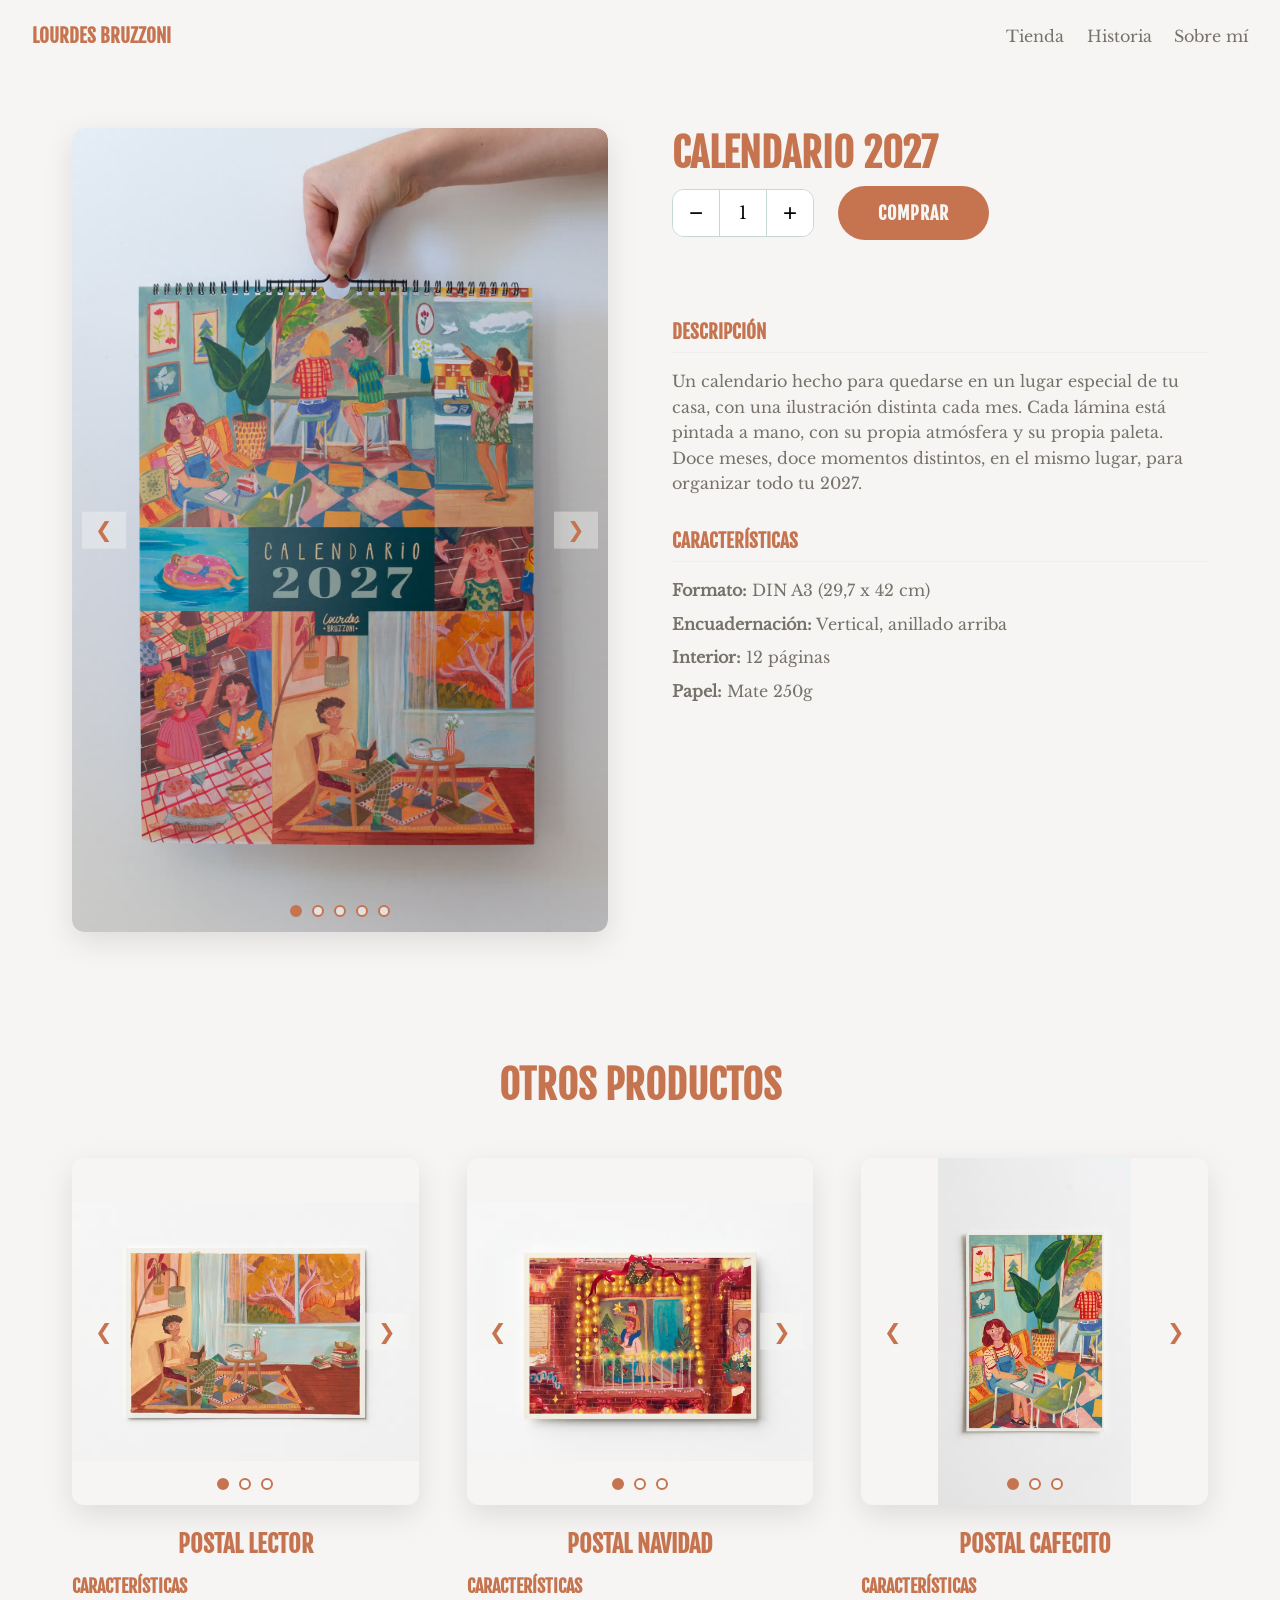
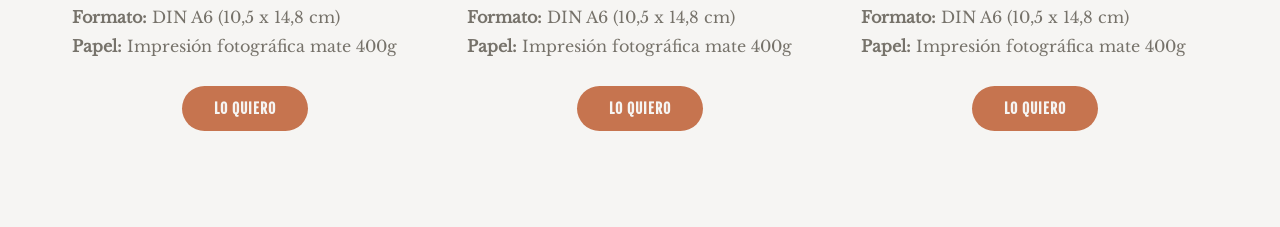
==== commit 077bd572: "SEO & GEO optimization, JSON-LD schemas, robots.txt, sitemap.xml, OG tags, image alt texts, and navb" ====
--- a/compra.html
+++ b/compra.html
@@ -3,21 +3,68 @@
 <head>
     <meta charset="UTF-8">
     <meta name="viewport" content="width=device-width, initial-scale=1.0">
-    <meta name="description" content="Comprar Calendario 2027">
-    <title>Tienda - Lourdes Bruzzoni</title>
+    <title>Comprar Calendario 2027 Ilustrado | Lourdes Bruzzoni</title>
+    <meta name="description" content="Consigue el Calendario 2027 ilustrado a mano en formato DIN A3, con 12 láminas exclusivas. Envíos a España y Argentina.">
+    <link rel="canonical" href="https://lourdesbruzzoni.com/compra.html">
+
+    <!-- Open Graph -->
+    <meta property="og:type" content="product">
+    <meta property="og:locale" content="es_ES">
+    <meta property="og:url" content="https://lourdesbruzzoni.com/compra.html">
+    <meta property="og:title" content="Comprar Calendario 2027 Ilustrado | Lourdes Bruzzoni">
+    <meta property="og:description" content="Calendario 2027 en formato DIN A3, con 12 láminas ilustradas a mano. Envíos a España y Argentina.">
+    <meta property="og:image" content="https://lourdesbruzzoni.com/public/images/og_portada.jpg">
+
+    <!-- Twitter Card -->
+    <meta name="twitter:card" content="summary_large_image">
+    <meta name="twitter:title" content="Comprar Calendario 2027 Ilustrado | Lourdes Bruzzoni">
+    <meta name="twitter:description" content="Calendario 2027 en formato DIN A3, con 12 láminas ilustradas a mano. Envíos a España y Argentina.">
+    <meta name="twitter:image" content="https://lourdesbruzzoni.com/public/images/og_portada.jpg">
+
     <link rel="preconnect" href="https://fonts.googleapis.com">
     <link rel="preconnect" href="https://fonts.gstatic.com" crossorigin>
     
     <link rel="stylesheet" href="stylesheets/style.css">
     <link rel="stylesheet" href="stylesheets/compra.css">
 <link rel="icon" type="image/png" href="public/images/loguito/pava.png">
+    <!-- Schema.org JSON-LD -->
+    <script type="application/ld+json">
+    {
+      "@context": "https://schema.org",
+      "@type": "Product",
+      "@id": "https://lourdesbruzzoni.com/compra.html#product",
+      "name": "Calendario 2027 Ilustrado a Mano",
+      "image": [
+        "https://lourdesbruzzoni.com/public/images/og_portada.jpg",
+        "https://lourdesbruzzoni.com/public/images/carrousel_1.avif"
+      ],
+      "description": "Consigue el Calendario 2027 ilustrado a mano en formato DIN A3, con 12 láminas exclusivas impresas en papel mate de 250g. Envíos a España y Argentina.",
+      "brand": {
+        "@type": "Brand",
+        "name": "Lourdes Bruzzoni"
+      },
+      "material": "Papel mate 250g",
+      "offers": {
+        "@type": "Offer",
+        "url": "https://lourdesbruzzoni.com/compra.html",
+        "priceCurrency": "EUR",
+        "availability": "https://schema.org/PreOrder",
+        "seller": {
+          "@type": "Person",
+          "@id": "https://lourdesbruzzoni.com/#author",
+          "name": "Lourdes Bruzzoni"
+        }
+      }
+    }
+    </script>
 </head>
 <body>
     <!-- Navbar -->
     <header class="navbar" id="navbar">
         <a href="index.html" class="nav-brand">Lourdes Bruzzoni</a>
         <nav class="nav-links">
-            <a href="index.html" class="nav-link">Inicio</a>
+
+            <a href="compra.html" class="nav-link">Tienda</a>
             <a href="origenes.html" class="nav-link">Historia</a>
             <a href="sobre_mi.html" class="nav-link">Sobre mí</a>
         </nav>
@@ -32,19 +79,19 @@
                     <div class="carousel-track-container">
                         <ul class="carousel-track">
                             <li class="carousel-slide current-slide">
-                                <img src="public/images/carrousel_1.avif" alt="Calendario 1" class="main-product-img">
+                                <img src="public/images/carrousel_1.avif" alt="Calendario 2027 de pared en formato DIN A3 con anillado superior" class="main-product-img">
                             </li>
                             <li class="carousel-slide">
-                                <img src="public/images/carrousel_2.avif" alt="Calendario 2" class="main-product-img">
+                                <img src="public/images/carrousel_2.avif" alt="Lámina ilustrada del Calendario 2027 pintada a mano con acuarelas y gouache" class="main-product-img">
                             </li>
                             <li class="carousel-slide">
-                                <img src="public/images/carrousel_3.avif" alt="Calendario 3" class="main-product-img">
+                                <img src="public/images/carrousel_3.avif" alt="Detalle de ilustración mensual del Calendario 2027" class="main-product-img">
                             </li>
                             <li class="carousel-slide">
-                                <img src="public/images/carrousel_4.avif" alt="Calendario 4" class="main-product-img">
+                                <img src="public/images/carrousel_4.avif" alt="Página interior con cuadrícula de días para anotar y recordar todos tus eventos" class="main-product-img">
                             </li>
                             <li class="carousel-slide">
-                                <img src="public/images/carrousel_5.avif" alt="Calendario 5" class="main-product-img">
+                                <img src="public/images/carrousel_5.avif" alt="Detalle de un mes del Calendario 2027" class="main-product-img">
                             </li>
                         </ul>
                     </div>
@@ -97,13 +144,13 @@
                         <div class="carousel-track-container">
                             <ul class="carousel-track">
                                 <li class="carousel-slide current-slide">
-                                    <img src="public/images/postcard_1.avif" alt="Postal Lector 1" class="main-product-img">
-                                </li>
-                                <li class="carousel-slide">
-                                    <img src="public/images/postcard_1b.avif" alt="Postal Lector 2" class="main-product-img">
-                                </li>
-                                <li class="carousel-slide">
-                                    <img src="public/images/postcard_back.avif" alt="Postal Dorso" class="main-product-img">
+                                    <img src="public/images/postcard_1.avif" alt="Postal ilustrada El Lector en papel fotográfico mate 400g" class="main-product-img">
+                                </li>
+                                <li class="carousel-slide">
+                                    <img src="public/images/postcard_1b.avif" alt="Detalle de ilustración de la postal El Lector por Lourdes Bruzzoni" class="main-product-img">
+                                </li>
+                                <li class="carousel-slide">
+                                    <img src="public/images/postcard_back.avif" alt="Dorso de postal ilustrada con espacio para dedicatorias" class="main-product-img">
                                 </li>
                             </ul>
                         </div>
@@ -131,13 +178,13 @@
                         <div class="carousel-track-container">
                             <ul class="carousel-track">
                                 <li class="carousel-slide current-slide">
-                                    <img src="public/images/postcard_2.avif" alt="Postal Navidad 1" class="main-product-img">
-                                </li>
-                                <li class="carousel-slide">
-                                    <img src="public/images/postcard_2b.avif" alt="Postal Navidad 2" class="main-product-img">
-                                </li>
-                                <li class="carousel-slide">
-                                    <img src="public/images/postcard_back.avif" alt="Postal Dorso" class="main-product-img">
+                                    <img src="public/images/postcard_2.avif" alt="Postal ilustrada navideña Best Time of the Year - Edición limitada" class="main-product-img">
+                                </li>
+                                <li class="carousel-slide">
+                                    <img src="public/images/postcard_2b.avif" alt="Detalle de colores y pinceladas de la postal navideña por Lourdes Bruzzoni" class="main-product-img">
+                                </li>
+                                <li class="carousel-slide">
+                                    <img src="public/images/postcard_back.avif" alt="Dorso de postal ilustrada con espacio para dedicatorias" class="main-product-img">
                                 </li>
                             </ul>
                         </div>
@@ -165,13 +212,13 @@
                         <div class="carousel-track-container">
                             <ul class="carousel-track">
                                 <li class="carousel-slide current-slide">
-                                    <img src="public/images/postcard_3.avif" alt="Postal Cafecito 1" class="main-product-img">
-                                </li>
-                                <li class="carousel-slide">
-                                    <img src="public/images/postcard_3b.avif" alt="Postal Cafecito 2" class="main-product-img">
-                                </li>
-                                <li class="carousel-slide">
-                                    <img src="public/images/postcard_back.avif" alt="Postal Dorso" class="main-product-img">
+                                    <img src="public/images/postcard_3.avif" alt="Postal ilustrada Cafecito en papel mate de alta calidad" class="main-product-img">
+                                </li>
+                                <li class="carousel-slide">
+                                    <img src="public/images/postcard_3b.avif" alt="Detalle de la ilustración Cafecito por Lourdes Bruzzoni" class="main-product-img">
+                                </li>
+                                <li class="carousel-slide">
+                                    <img src="public/images/postcard_back.avif" alt="Dorso de postal ilustrada con espacio para dedicatorias" class="main-product-img">
                                 </li>
                             </ul>
                         </div>
--- a/stylesheets/style.css
+++ b/stylesheets/style.css
@@ -70,13 +70,14 @@
 
 .nav-links {
     display: flex;
-    gap: 2rem;
+    gap: 1.4rem;
 }
 
 .nav-link {
     text-decoration: none;
     color: #76726a;
     font-size: 1rem;
+    white-space: nowrap;
     transition: color 0.3s ease;
 }
 
@@ -168,7 +169,7 @@
     left: 0;
     width: 100%;
     height: 100%;
-    background-color: rgba(0, 0, 0, 0.2);
+    background-color: rgba(0, 0, 0, 0.05);
 }
 
 .parallax-text {
@@ -428,6 +429,14 @@
 
 /* Responsive adjustments */
 @media (max-width: 768px) {
+    .navbar {
+        padding: 1rem 1rem;
+    }
+
+    .nav-links {
+        gap: 1rem;
+    }
+
     .page-section {
         min-height: auto;
         padding: 4rem 1rem;
@@ -481,6 +490,11 @@
     
     .sobre-mi-img {
         max-width: 100%;
+        width: 100%;
+        flex: none;
+        height: auto;
+        max-height: 60vh;
+        object-fit: cover;
     }
     
     .parallax-text {
@@ -544,7 +558,7 @@
 .comic-title {
     margin-top: 1rem;
     font-size: 1.1rem;
-    color: var(--color-terracota);
+    color: #76726a;
     text-align: center;
     font-weight: 600;
 }
@@ -573,6 +587,7 @@
 }
 
 .modal-close {
+    z-index: 100;
     position: absolute;
     top: 2rem;
     right: 3rem;
@@ -668,9 +683,13 @@
     }
     
     .modal-close {
-        top: 1rem;
+        z-index: 9999 !important;
+        top: 2.5rem;
         right: 1.5rem;
         font-size: 2.5rem;
+        padding: 15px;
+        background-color: rgba(0,0,0,0.3);
+        border-radius: 50%;
     }
 
     .modal-title {
@@ -697,3 +716,17 @@
         width: 100%;
     }
 }
+
+/* Universal Mobile Parallax Disable */
+@media (max-width: 768px) {
+    .parallax-section {
+        background-attachment: scroll !important;
+        background-position: center top !important;
+    }
+}
+@supports (-webkit-touch-callout: none) {
+    .parallax-section {
+        background-attachment: scroll !important;
+    }
+}
+
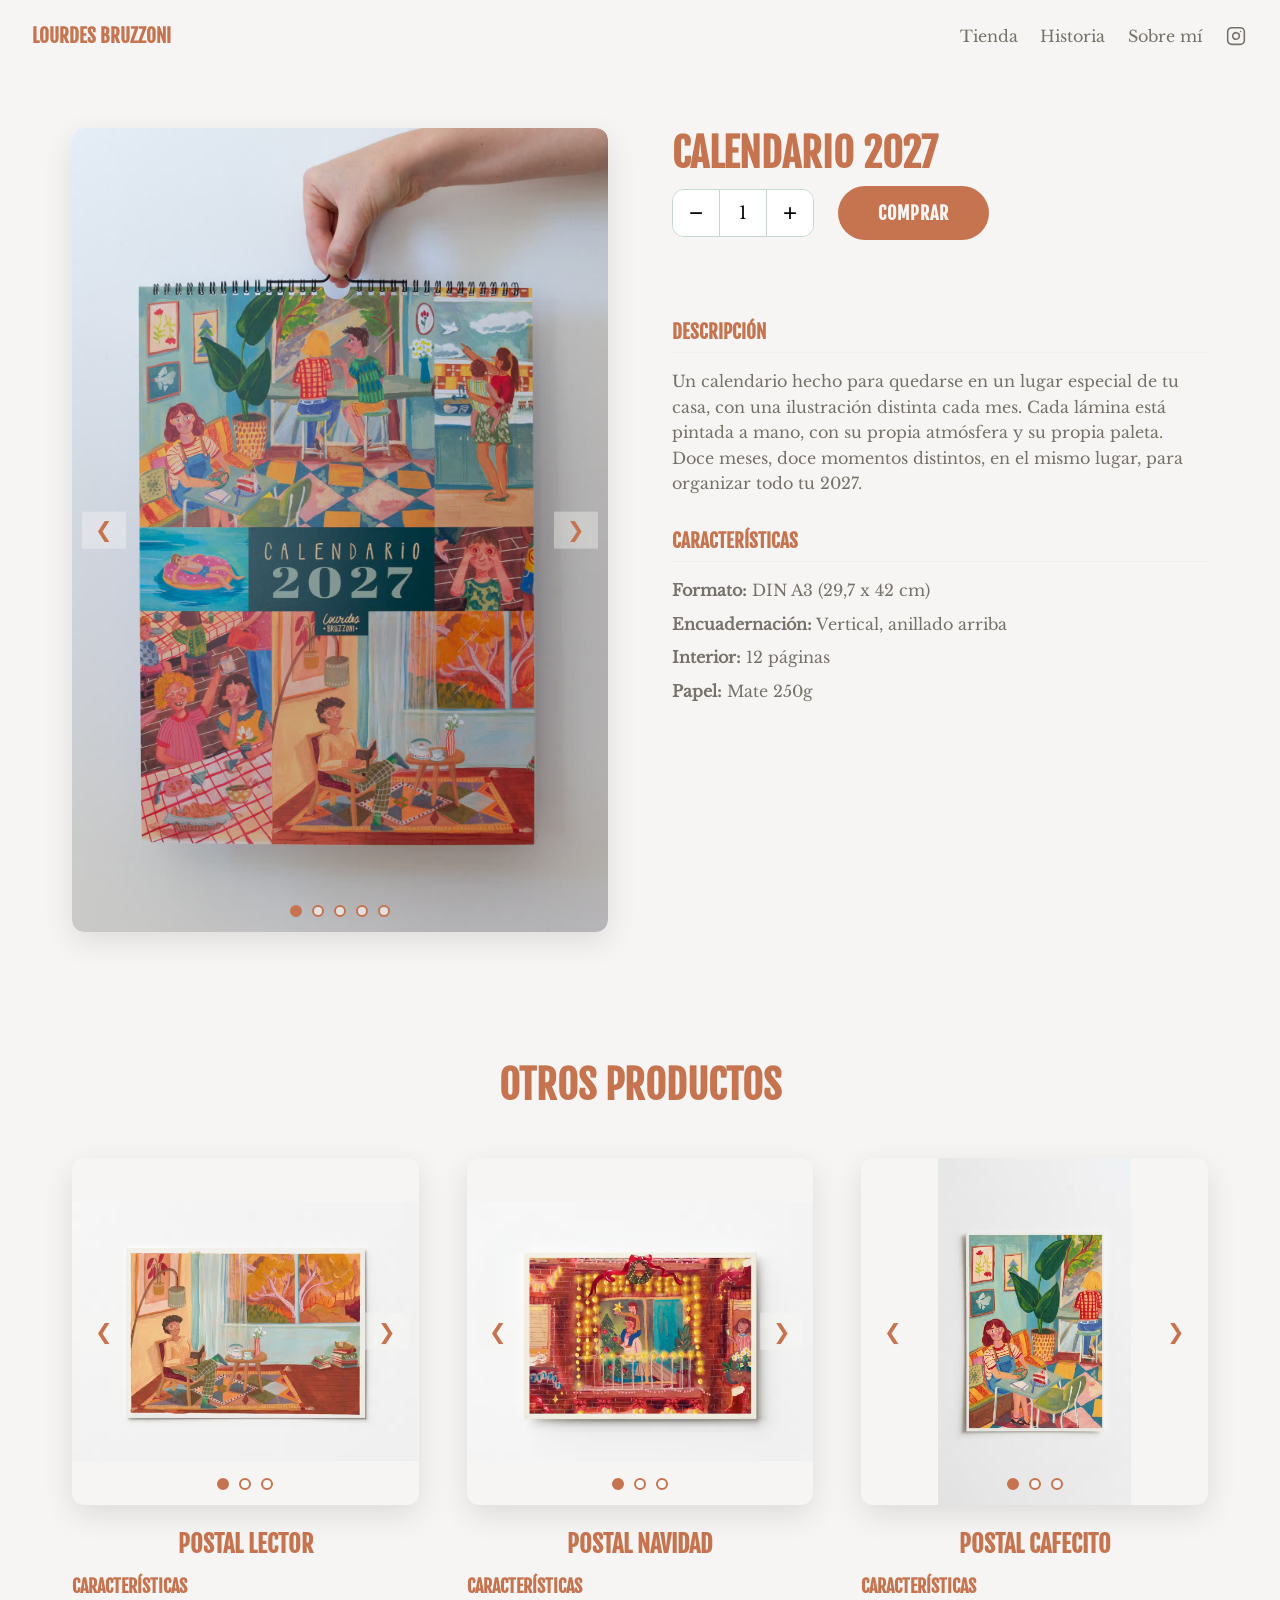
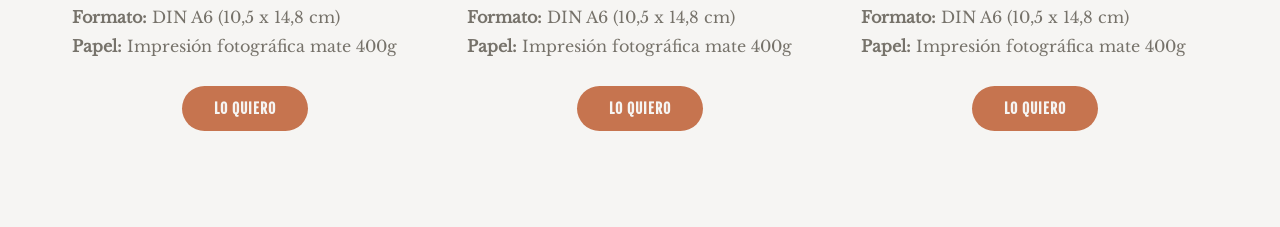
==== commit 40bb4e0d: "Add minimalist Instagram SVG icon to navbar across all pages" ====
--- a/compra.html
+++ b/compra.html
@@ -67,6 +67,13 @@
             <a href="compra.html" class="nav-link">Tienda</a>
             <a href="origenes.html" class="nav-link">Historia</a>
             <a href="sobre_mi.html" class="nav-link">Sobre mí</a>
+            <a href="https://www.instagram.com/loubruzzoni" target="_blank" rel="noopener noreferrer" class="nav-social" aria-label="Instagram @loubruzzoni" title="Instagram">
+                <svg class="nav-social-icon" viewBox="0 0 24 24" fill="none" stroke="currentColor" stroke-width="1.9" stroke-linecap="round" stroke-linejoin="round">
+                    <rect x="2" y="2" width="20" height="20" rx="5" ry="5"></rect>
+                    <path d="M16 11.37A4 4 0 1 1 12.63 8 4 4 0 0 1 16 11.37z"></path>
+                    <line x1="17.5" y1="6.5" x2="17.51" y2="6.5"></line>
+                </svg>
+            </a>
         </nav>
     </header>
 
--- a/stylesheets/style.css
+++ b/stylesheets/style.css
@@ -41,6 +41,70 @@
     color: var(--color-terracota);
 }
 
+/* Top Announcement Bar / Cuenta Regresiva */
+.countdown-topbar {
+    position: fixed;
+    top: 0;
+    left: 0;
+    width: 100%;
+    background-color: var(--color-terracota);
+    color: #ffffff;
+    font-family: 'Fjalla One', sans-serif;
+    font-size: 0.92rem;
+    letter-spacing: 0.8px;
+    padding: 0.5rem 1rem;
+    display: flex;
+    justify-content: center;
+    align-items: center;
+    gap: 0.6rem;
+    flex-wrap: wrap;
+    z-index: 1100;
+    box-shadow: 0 2px 10px rgba(0,0,0,0.1);
+    text-align: center;
+}
+
+.countdown-topbar .topbar-text {
+    display: inline-flex;
+    align-items: center;
+    gap: 0.35rem;
+}
+
+.countdown-topbar .topbar-digits {
+    background: rgba(0, 0, 0, 0.15);
+    padding: 0.2rem 0.65rem;
+    border-radius: 5px;
+    letter-spacing: 1.5px;
+    font-variant-numeric: tabular-nums;
+    border: 1px solid rgba(255, 255, 255, 0.25);
+    display: inline-block;
+}
+
+.countdown-topbar .topbar-btn-launch {
+    background: var(--color-amarillo);
+    color: #1a1a1a;
+    padding: 0.2rem 0.75rem;
+    border-radius: 4px;
+    font-size: 0.82rem;
+    text-transform: uppercase;
+    letter-spacing: 1px;
+    font-weight: 600;
+    margin-left: 0.4rem;
+    transition: transform 0.2s ease, opacity 0.2s ease;
+    cursor: pointer;
+    text-decoration: none;
+    display: inline-block;
+}
+
+.countdown-topbar .topbar-btn-launch:hover {
+    transform: translateY(-1px);
+    opacity: 0.95;
+}
+
+body.has-topbar .navbar {
+    top: 38px;
+    transition: top 0.2s ease;
+}
+
 /* Navbar */
 .navbar {
     position: fixed;
@@ -71,6 +135,7 @@
 .nav-links {
     display: flex;
     gap: 1.4rem;
+    align-items: center;
 }
 
 .nav-link {
@@ -83,6 +148,27 @@
 
 .nav-link:hover {
     color: #1a1a1a;
+}
+
+.nav-social {
+    display: inline-flex;
+    align-items: center;
+    justify-content: center;
+    color: #76726a;
+    text-decoration: none;
+    transition: color 0.25s ease, transform 0.2s ease;
+    padding: 2px;
+}
+
+.nav-social:hover {
+    color: var(--color-terracota);
+    transform: scale(1.12);
+}
+
+.nav-social-icon {
+    width: 20px;
+    height: 20px;
+    display: block;
 }
 
 /* Individual Sections */
@@ -429,12 +515,29 @@
 
 /* Responsive adjustments */
 @media (max-width: 768px) {
+    .countdown-topbar {
+        font-size: 0.82rem;
+        padding: 0.45rem 0.75rem;
+        gap: 0.4rem;
+    }
+
+    .countdown-topbar .topbar-digits {
+        padding: 0.15rem 0.5rem;
+        letter-spacing: 1px;
+        font-size: 0.85rem;
+    }
+
     .navbar {
         padding: 1rem 1rem;
     }
 
     .nav-links {
         gap: 1rem;
+    }
+
+    .nav-social-icon {
+        width: 18px;
+        height: 18px;
     }
 
     .page-section {
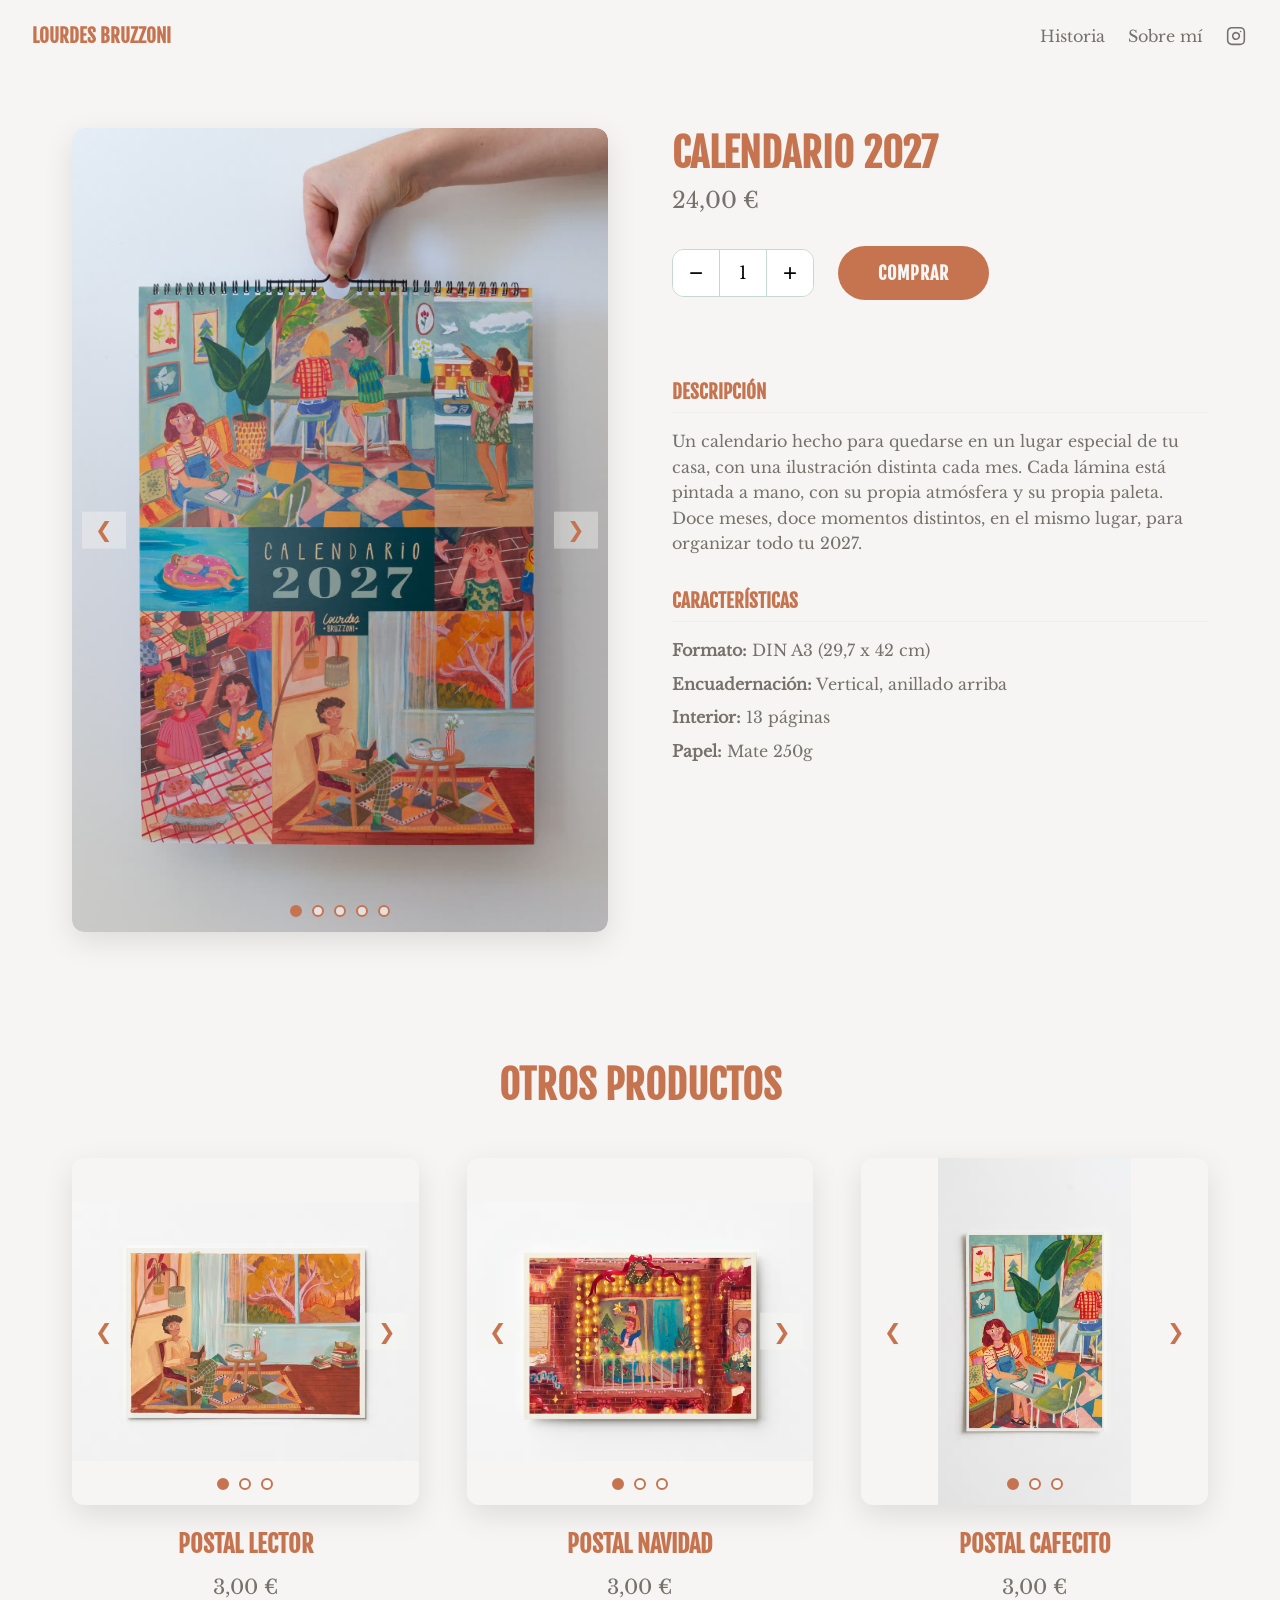
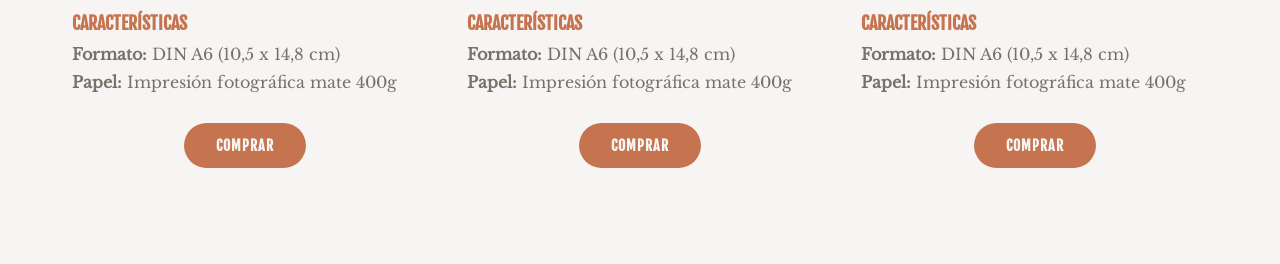
==== commit 656ecf5d: "Activar flujo de venta, precios, modal de postales y marquee continuo de lanzamiento" ====
--- a/compra.html
+++ b/compra.html
@@ -12,13 +12,15 @@
     <meta property="og:locale" content="es_ES">
     <meta property="og:url" content="https://lourdesbruzzoni.com/compra.html">
     <meta property="og:title" content="Comprar Calendario 2027 Ilustrado | Lourdes Bruzzoni">
-    <meta property="og:description" content="Calendario 2027 en formato DIN A3, con 12 láminas ilustradas a mano. Envíos a España y Argentina.">
+    <meta property="og:description" content="Calendario 2027 en formato DIN A3, con 13 páginas ilustradas a mano. Envíos a España y Argentina.">
     <meta property="og:image" content="https://lourdesbruzzoni.com/public/images/og_portada.jpg">
+    <meta property="product:price:amount" content="24.00">
+    <meta property="product:price:currency" content="EUR">
 
     <!-- Twitter Card -->
     <meta name="twitter:card" content="summary_large_image">
     <meta name="twitter:title" content="Comprar Calendario 2027 Ilustrado | Lourdes Bruzzoni">
-    <meta name="twitter:description" content="Calendario 2027 en formato DIN A3, con 12 láminas ilustradas a mano. Envíos a España y Argentina.">
+    <meta name="twitter:description" content="Calendario 2027 en formato DIN A3, con 13 páginas ilustradas a mano. Envíos a España y Argentina.">
     <meta name="twitter:image" content="https://lourdesbruzzoni.com/public/images/og_portada.jpg">
 
     <link rel="preconnect" href="https://fonts.googleapis.com">
@@ -48,7 +50,10 @@
         "@type": "Offer",
         "url": "https://lourdesbruzzoni.com/compra.html",
         "priceCurrency": "EUR",
-        "availability": "https://schema.org/PreOrder",
+        "price": "24.00",
+        "priceValidUntil": "2027-12-31",
+        "availability": "https://schema.org/InStock",
+        "itemCondition": "https://schema.org/NewCondition",
         "seller": {
           "@type": "Person",
           "@id": "https://lourdesbruzzoni.com/#author",
@@ -64,7 +69,6 @@
         <a href="index.html" class="nav-brand">Lourdes Bruzzoni</a>
         <nav class="nav-links">
 
-            <a href="compra.html" class="nav-link">Tienda</a>
             <a href="origenes.html" class="nav-link">Historia</a>
             <a href="sobre_mi.html" class="nav-link">Sobre mí</a>
             <a href="https://www.instagram.com/loubruzzoni" target="_blank" rel="noopener noreferrer" class="nav-social" aria-label="Instagram @loubruzzoni" title="Instagram">
@@ -117,6 +121,7 @@
             <!-- Right: Details & Purchase -->
             <div class="compra-right">
                 <h1>Calendario 2027</h1>
+                <div class="price">24,00 €</div>
 
                 <div class="purchase-action">
                     <div class="quantity-selector">
@@ -124,7 +129,7 @@
                         <input type="number" id="qty" value="1" min="1" readonly>
                         <button class="qty-btn" onclick="updateQty(1)">+</button>
                     </div>
-                    <button class="buy-button" onclick="proximamente(event)">COMPRAR</button>
+                    <button class="buy-button" onclick="openUpsellModal()">COMPRAR</button>
                 </div>
 
                 <div class="product-info">
@@ -135,7 +140,7 @@
                     <ul>
                         <li><strong>Formato:</strong> DIN A3 (29,7 x 42 cm)</li>
                         <li><strong>Encuadernación:</strong> Vertical, anillado arriba</li>
-                        <li><strong>Interior:</strong> 12 páginas</li>
+                        <li><strong>Interior:</strong> 13 páginas</li>
                         <li><strong>Papel:</strong> Mate 250g</li>
                     </ul>
                 </div>
@@ -169,15 +174,16 @@
                         </div>
                     </div>
                     <h3 class="producto-titulo">Postal Lector</h3>
-<div class="producto-desc">
-    <h4>Características</h4>
-    <ul>
-        <li><strong>Formato:</strong> DIN A6 (10,5 x 14,8 cm)</li>
-        <li><strong>Papel:</strong> Impresión fotográfica mate 400g</li>
-    </ul>
-</div>
-
-                    <button class="cta-button" onclick="proximamente(event)">Lo quiero</button>
+                    <div class="producto-price">3,00 €</div>
+                    <div class="producto-desc">
+                        <h4>Características</h4>
+                        <ul>
+                            <li><strong>Formato:</strong> DIN A6 (10,5 x 14,8 cm)</li>
+                            <li><strong>Papel:</strong> Impresión fotográfica mate 400g</li>
+                        </ul>
+                    </div>
+
+                    <button class="cta-button" onclick="buyPostcard('Postal Lector')">Comprar</button>
                 </div>
                 <div class="producto-card">
                     <div class="carousel postcard-carousel">
@@ -203,15 +209,16 @@
                         </div>
                     </div>
                     <h3 class="producto-titulo">Postal Navidad</h3>
-<div class="producto-desc">
-    <h4>Características</h4>
-    <ul>
-        <li><strong>Formato:</strong> DIN A6 (10,5 x 14,8 cm)</li>
-        <li><strong>Papel:</strong> Impresión fotográfica mate 400g</li>
-    </ul>
-</div>
-
-                    <button class="cta-button" onclick="proximamente(event)">Lo quiero</button>
+                    <div class="producto-price">3,00 €</div>
+                    <div class="producto-desc">
+                        <h4>Características</h4>
+                        <ul>
+                            <li><strong>Formato:</strong> DIN A6 (10,5 x 14,8 cm)</li>
+                            <li><strong>Papel:</strong> Impresión fotográfica mate 400g</li>
+                        </ul>
+                    </div>
+
+                    <button class="cta-button" onclick="buyPostcard('Postal Navidad')">Comprar</button>
                 </div>
                 <div class="producto-card">
                     <div class="carousel postcard-carousel">
@@ -237,31 +244,108 @@
                         </div>
                     </div>
                     <h3 class="producto-titulo">Postal Cafecito</h3>
-<div class="producto-desc">
-    <h4>Características</h4>
-    <ul>
-        <li><strong>Formato:</strong> DIN A6 (10,5 x 14,8 cm)</li>
-        <li><strong>Papel:</strong> Impresión fotográfica mate 400g</li>
-    </ul>
-</div>
-
-                    <button class="cta-button" onclick="proximamente(event)">Lo quiero</button>
+                    <div class="producto-price">3,00 €</div>
+                    <div class="producto-desc">
+                        <h4>Características</h4>
+                        <ul>
+                            <li><strong>Formato:</strong> DIN A6 (10,5 x 14,8 cm)</li>
+                            <li><strong>Papel:</strong> Impresión fotográfica mate 400g</li>
+                        </ul>
+                    </div>
+
+                    <button class="cta-button" onclick="buyPostcard('Postal Cafecito')">Comprar</button>
                 </div>
             </div>
         </section>
     </main>
 
+    <!-- Upsell Modal: Agregar Postales -->
+    <div class="upsell-modal" id="upsellModal" aria-hidden="true">
+        <div class="upsell-modal-backdrop" onclick="closeUpsellModal()"></div>
+        <div class="upsell-modal-dialog" role="dialog" aria-modal="true" aria-labelledby="upsellTitle">
+            <button type="button" class="upsell-modal-close" onclick="closeUpsellModal()" aria-label="Cerrar">&times;</button>
+            
+            <div class="upsell-modal-header">
+                <h2 id="upsellTitle" class="upsell-title">¿Querés agregar algún producto más?</h2>
+            </div>
+
+            <div class="upsell-products-list">
+                <!-- Item 1: Postal Lector -->
+                <div class="upsell-item">
+                    <img src="public/images/postcard_1.avif" alt="Postal Lector" class="upsell-item-img" title="Haz clic para ver en grande" onclick="openLightbox('public/images/postcard_1.avif', 'Postal Lector')">
+                    <div class="upsell-item-info">
+                        <h4 class="upsell-item-name">Postal Lector</h4>
+                        <span class="upsell-item-price">3,00 €</span>
+                    </div>
+                    <div class="upsell-qty-control">
+                        <button type="button" class="upsell-qty-btn" onclick="changePostcardQty('lector', -1)">−</button>
+                        <span id="qty-lector" class="upsell-qty-num">0</span>
+                        <button type="button" class="upsell-qty-btn" onclick="changePostcardQty('lector', 1)">+</button>
+                    </div>
+                </div>
+
+                <!-- Item 2: Postal Navidad -->
+                <div class="upsell-item">
+                    <img src="public/images/postcard_2.avif" alt="Postal Navidad" class="upsell-item-img" title="Haz clic para ver en grande" onclick="openLightbox('public/images/postcard_2.avif', 'Postal Navidad')">
+                    <div class="upsell-item-info">
+                        <h4 class="upsell-item-name">Postal Navidad</h4>
+                        <span class="upsell-item-price">3,00 €</span>
+                    </div>
+                    <div class="upsell-qty-control">
+                        <button type="button" class="upsell-qty-btn" onclick="changePostcardQty('navidad', -1)">−</button>
+                        <span id="qty-navidad" class="upsell-qty-num">0</span>
+                        <button type="button" class="upsell-qty-btn" onclick="changePostcardQty('navidad', 1)">+</button>
+                    </div>
+                </div>
+
+                <!-- Item 3: Postal Cafecito -->
+                <div class="upsell-item">
+                    <img src="public/images/postcard_3.avif" alt="Postal Cafecito" class="upsell-item-img" title="Haz clic para ver en grande" onclick="openLightbox('public/images/postcard_3.avif', 'Postal Cafecito')">
+                    <div class="upsell-item-info">
+                        <h4 class="upsell-item-name">Postal Cafecito</h4>
+                        <span class="upsell-item-price">3,00 €</span>
+                    </div>
+                    <div class="upsell-qty-control">
+                        <button type="button" class="upsell-qty-btn" onclick="changePostcardQty('cafecito', -1)">−</button>
+                        <span id="qty-cafecito" class="upsell-qty-num">0</span>
+                        <button type="button" class="upsell-qty-btn" onclick="changePostcardQty('cafecito', 1)">+</button>
+                    </div>
+                </div>
+            </div>
+
+            <!-- Order Summary -->
+            <div class="upsell-summary">
+                <div class="upsell-summary-row">
+                    <span id="summaryCalDesc">1× Calendario 2027</span>
+                    <span id="summaryCalPrice">24,00 €</span>
+                </div>
+                <div class="upsell-summary-row" id="summaryPostcardsRow" style="display: none;">
+                    <span id="summaryPostcardsDesc">0× Postales</span>
+                    <span id="summaryPostcardsPrice">0,00 €</span>
+                </div>
+                <div class="upsell-summary-total">
+                    <span>Total:</span>
+                    <strong id="summaryTotalPrice">24,00 €</strong>
+                </div>
+            </div>
+
+            <!-- Actions -->
+            <div class="upsell-actions">
+                <button type="button" class="buy-button upsell-finalize-btn" onclick="finalizePurchase()">Finalizar compra</button>
+            </div>
+        </div>
+    </div>
+
+    <!-- Lightbox Modal para ver postales en grande -->
+    <div class="image-lightbox" id="imageLightbox" aria-hidden="true" onclick="closeLightbox(event)">
+        <div class="lightbox-dialog" onclick="event.stopPropagation()">
+            <button type="button" class="lightbox-close" onclick="closeLightbox(event)" aria-label="Cerrar">&times;</button>
+            <img src="" alt="" id="lightboxImg" class="lightbox-img">
+            <p id="lightboxCaption" class="lightbox-caption"></p>
+        </div>
+    </div>
+
     <script>
-
-        function proximamente(event) {
-            if(event) {
-                event.preventDefault();
-                event.stopPropagation();
-            }
-            alert("¡Próximamente! Entérate de las novedades de lanzamiento en mi página de Instagram");
-            window.location.href = "https://www.instagram.com/loubruzzoni";
-        }
-
         // Navbar scroll effect
         const navbar = document.getElementById('navbar');
         window.addEventListener('scroll', () => {
@@ -272,35 +356,159 @@
             }
         });
 
+        // Quantity Selector for Calendar
         function updateQty(change) {
             const input = document.getElementById('qty');
-            let current = parseInt(input.value);
+            let current = parseInt(input.value) || 1;
             if (current + change >= 1) {
                 input.value = current + change;
-            }
-        }
-
-        function buyWhatsapp() {
-            const qty = document.getElementById('qty').value;
+                updateSummary();
+            }
+        }
+
+        // Postcard counts for Upsell Modal
+        const postcardCounts = {
+            lector: 0,
+            navidad: 0,
+            cafecito: 0
+        };
+
+        function openUpsellModal() {
+            const modal = document.getElementById('upsellModal');
+            if (!modal) return;
+            updateSummary();
+            modal.classList.add('active');
+            modal.setAttribute('aria-hidden', 'false');
+            document.body.style.overflow = 'hidden';
+        }
+
+        function closeUpsellModal() {
+            const modal = document.getElementById('upsellModal');
+            if (!modal) return;
+            modal.classList.remove('active');
+            modal.setAttribute('aria-hidden', 'true');
+            document.body.style.overflow = '';
+        }
+
+        function changePostcardQty(item, change) {
+            if (postcardCounts[item] !== undefined) {
+                const newVal = postcardCounts[item] + change;
+                if (newVal >= 0 && newVal <= 99) {
+                    postcardCounts[item] = newVal;
+                    const el = document.getElementById(`qty-${item}`);
+                    if (el) el.textContent = newVal;
+                    updateSummary();
+                }
+            }
+        }
+
+        function updateSummary() {
+            const calQty = parseInt(document.getElementById('qty').value) || 1;
+            const calTotal = calQty * 24;
+
+            const totalPostcards = postcardCounts.lector + postcardCounts.navidad + postcardCounts.cafecito;
+            const postcardsTotal = totalPostcards * 3;
+
+            const grandTotal = calTotal + postcardsTotal;
+
+            const summaryCalDesc = document.getElementById('summaryCalDesc');
+            const summaryCalPrice = document.getElementById('summaryCalPrice');
+            if (summaryCalDesc) summaryCalDesc.textContent = `${calQty}× Calendario 2027`;
+            if (summaryCalPrice) summaryCalPrice.textContent = `${calTotal},00 €`;
+
+            const summaryPostcardsRow = document.getElementById('summaryPostcardsRow');
+            const summaryPostcardsDesc = document.getElementById('summaryPostcardsDesc');
+            const summaryPostcardsPrice = document.getElementById('summaryPostcardsPrice');
+
+            if (totalPostcards > 0) {
+                if (summaryPostcardsRow) summaryPostcardsRow.style.display = 'flex';
+                if (summaryPostcardsDesc) summaryPostcardsDesc.textContent = `${totalPostcards}× ${totalPostcards === 1 ? 'Postal' : 'Postales'}`;
+                if (summaryPostcardsPrice) summaryPostcardsPrice.textContent = `${postcardsTotal},00 €`;
+            } else {
+                if (summaryPostcardsRow) summaryPostcardsRow.style.display = 'none';
+            }
+
+            const summaryTotalPrice = document.getElementById('summaryTotalPrice');
+            if (summaryTotalPrice) summaryTotalPrice.textContent = `${grandTotal},00 €`;
+        }
+
+        function finalizePurchase() {
+            const calQty = parseInt(document.getElementById('qty').value) || 1;
+            const lector = postcardCounts.lector;
+            const navidad = postcardCounts.navidad;
+            const cafecito = postcardCounts.cafecito;
+            const totalPostcards = lector + navidad + cafecito;
+            const grandTotal = (calQty * 24) + (totalPostcards * 3);
+
             let message = '';
-            
-            if (parseInt(qty) === 1) {
-                message = `¡Hola Lourdes! Me gustaría comprar un calendario.`;
+            if (totalPostcards === 0) {
+                if (calQty === 1) {
+                    message = '¡Hola Lourdes! Me gustaría comprar un calendario (24 €).';
+                } else {
+                    message = `¡Hola Lourdes! Me gustaría comprar ${calQty} calendarios (${grandTotal} €).`;
+                }
             } else {
-                message = `¡Hola Lourdes! Me gustaría comprar ${qty} calendarios.`;
-            }
-            
+                let items = [];
+                items.push(`• ${calQty} ${calQty === 1 ? 'Calendario 2027' : 'Calendarios 2027'} (${calQty * 24} €)`);
+                if (lector > 0) items.push(`• ${lector} ${lector === 1 ? 'Postal Lector' : 'Postales Lector'} (${lector * 3} €)`);
+                if (navidad > 0) items.push(`• ${navidad} ${navidad === 1 ? 'Postal Navidad' : 'Postales Navidad'} (${navidad * 3} €)`);
+                if (cafecito > 0) items.push(`• ${cafecito} ${cafecito === 1 ? 'Postal Cafecito' : 'Postales Cafecito'} (${cafecito * 3} €)`);
+
+                message = `¡Hola Lourdes! Me gustaría hacer el siguiente pedido:
+
+${items.join('\n')}
+
+Total: ${grandTotal} €`;
+            }
+
             const encodedMessage = encodeURIComponent(message);
             const url = `https://wa.me/34603536305?text=${encodedMessage}`;
             window.open(url, '_blank');
+            closeUpsellModal();
         }
 
         function buyPostcard(name) {
-            const message = `¡Hola Lourdes! Me gustaría comprar la postal "${name}".`;
+            const message = `¡Hola Lourdes! Me gustaría comprar la postal "${name}" (3 €).`;
             const encodedMessage = encodeURIComponent(message);
             const url = `https://wa.me/34603536305?text=${encodedMessage}`;
             window.open(url, '_blank');
         }
+
+        function openLightbox(src, caption) {
+            const lb = document.getElementById('imageLightbox');
+            const img = document.getElementById('lightboxImg');
+            const cap = document.getElementById('lightboxCaption');
+            if (!lb || !img) return;
+
+            img.src = src;
+            img.alt = caption || 'Vista previa';
+            if (cap) cap.textContent = caption || '';
+
+            lb.classList.add('active');
+            lb.setAttribute('aria-hidden', 'false');
+        }
+
+        function closeLightbox(event) {
+            if (event) {
+                event.stopPropagation();
+            }
+            const lb = document.getElementById('imageLightbox');
+            if (!lb) return;
+            lb.classList.remove('active');
+            lb.setAttribute('aria-hidden', 'true');
+        }
+
+        // Close modal on Escape key
+        document.addEventListener('keydown', (e) => {
+            if (e.key === 'Escape') {
+                const lb = document.getElementById('imageLightbox');
+                if (lb && lb.classList.contains('active')) {
+                    closeLightbox();
+                } else {
+                    closeUpsellModal();
+                }
+            }
+        });
 
         // Carousel Logic
         const carousels = document.querySelectorAll('.carousel');
--- a/stylesheets/style.css
+++ b/stylesheets/style.css
@@ -473,6 +473,11 @@
 }
 
 /* Floating Button */
+.floating-container {
+    position: relative;
+    display: inline-block;
+}
+
 .floating-btn {
     position: fixed;
     bottom: 2rem;
@@ -482,6 +487,17 @@
     visibility: hidden;
     transform: translateY(20px);
     transition: all 0.4s cubic-bezier(0.4, 0, 0.2, 1);
+}
+
+.floating-btn .cta-dropdown.dropdown-up {
+    left: auto;
+    right: 0;
+    transform: translateY(-10px);
+    margin-bottom: 0.75rem;
+}
+
+.floating-btn .cta-dropdown.dropdown-up.show {
+    transform: translateY(0);
 }
 
 .floating-btn.visible {
--- a/stylesheets/compra.css
+++ b/stylesheets/compra.css
@@ -149,10 +149,10 @@
 }
 
 .price {
-    font-size: 2rem;
-    font-weight: 600;
+    font-size: 1.4rem;
+    font-family: 'Libre Baskerville', serif;
+    color: #76726a;
     margin-bottom: 2rem;
-    
 }
 
 .purchase-action {
@@ -416,3 +416,361 @@
     line-height: 1.5;
 }
 
+
+
+/* Producto Card Price in Otros Productos */
+.producto-price {
+    font-size: 1.25rem;
+    font-family: 'Libre Baskerville', serif;
+    color: #76726a;
+    margin-bottom: 0.8rem;
+}
+
+/* Upsell Modal */
+.upsell-modal {
+    position: fixed;
+    top: 0;
+    left: 0;
+    width: 100%;
+    height: 100%;
+    z-index: 1000;
+    display: flex;
+    align-items: center;
+    justify-content: center;
+    opacity: 0;
+    visibility: hidden;
+    transition: opacity 0.3s ease, visibility 0.3s ease;
+    padding: 1.2rem;
+    box-sizing: border-box;
+}
+
+.upsell-modal.active {
+    opacity: 1;
+    visibility: visible;
+}
+
+.upsell-modal-backdrop {
+    position: absolute;
+    top: 0;
+    left: 0;
+    width: 100%;
+    height: 100%;
+    background-color: rgba(35, 30, 25, 0.6);
+    backdrop-filter: blur(4px);
+    -webkit-backdrop-filter: blur(4px);
+}
+
+.upsell-modal-dialog {
+    position: relative;
+    background: #ffffff;
+    border-radius: 16px;
+    max-width: 520px;
+    width: 100%;
+    max-height: 90vh;
+    overflow-y: auto;
+    padding: 2.2rem 2rem 2rem;
+    box-shadow: 0 20px 45px rgba(0, 0, 0, 0.2);
+    z-index: 1001;
+    transform: translateY(20px) scale(0.97);
+    transition: transform 0.3s cubic-bezier(0.16, 1, 0.3, 1);
+    box-sizing: border-box;
+}
+
+.upsell-modal.active .upsell-modal-dialog {
+    transform: translateY(0) scale(1);
+}
+
+.upsell-modal-close {
+    position: absolute;
+    top: 1rem;
+    right: 1.2rem;
+    background: transparent;
+    border: none;
+    font-size: 2rem;
+    line-height: 1;
+    color: #888;
+    cursor: pointer;
+    padding: 0.2rem 0.5rem;
+    transition: color 0.2s ease, transform 0.2s ease;
+}
+
+.upsell-modal-close:hover {
+    color: var(--color-terracota);
+    transform: scale(1.1);
+}
+
+.upsell-title {
+    font-family: 'Fjalla One', sans-serif;
+    color: var(--color-terracota);
+    font-size: 1.6rem;
+    margin: 0 0 1.5rem 0;
+    text-transform: uppercase;
+    letter-spacing: 0.5px;
+    padding-right: 1.5rem;
+}
+
+.upsell-subtitle {
+    color: #666;
+    font-size: 0.95rem;
+    line-height: 1.45;
+    margin: 0 0 1.5rem 0;
+}
+
+.upsell-products-list {
+    display: flex;
+    flex-direction: column;
+    gap: 0.85rem;
+    margin-bottom: 1.5rem;
+}
+
+.upsell-item {
+    display: flex;
+    align-items: center;
+    gap: 1rem;
+    padding: 0.75rem 1rem;
+    background-color: var(--bg-blanco-sucio);
+    border-radius: 12px;
+    border: 1px solid rgba(0, 0, 0, 0.05);
+    transition: border-color 0.2s ease, box-shadow 0.2s ease;
+}
+
+.upsell-item:hover {
+    border-color: var(--color-celeste);
+    box-shadow: 0 4px 12px rgba(0, 0, 0, 0.04);
+}
+
+.upsell-item-img {
+    width: 60px;
+    height: 60px;
+    object-fit: cover;
+    border-radius: 8px;
+    box-shadow: 0 2px 6px rgba(0, 0, 0, 0.1);
+    flex-shrink: 0;
+    cursor: pointer;
+    transition: transform 0.2s ease, box-shadow 0.2s ease;
+}
+
+.upsell-item-img:hover {
+    transform: scale(1.08);
+    box-shadow: 0 4px 14px rgba(0, 0, 0, 0.2);
+}
+
+.upsell-item-info {
+    flex: 1;
+    min-width: 0;
+}
+
+.upsell-item-name {
+    font-family: 'Fjalla One', sans-serif;
+    font-size: 1.05rem;
+    color: var(--color-terracota);
+    margin: 0 0 0.2rem 0;
+    text-transform: uppercase;
+}
+
+.upsell-item-price {
+    font-size: 0.9rem;
+    font-family: 'Libre Baskerville', serif;
+    color: #76726a;
+    display: block;
+}
+
+.upsell-qty-control {
+    display: flex;
+    align-items: center;
+    border: 1px solid var(--color-celeste);
+    background: #ffffff;
+    border-radius: 20px;
+    overflow: hidden;
+    height: 2.2rem;
+    flex-shrink: 0;
+}
+
+.upsell-qty-btn {
+    background: transparent;
+    border: none;
+    width: 2rem;
+    height: 100%;
+    font-size: 1.2rem;
+    line-height: 1;
+    cursor: pointer;
+    color: var(--color-terracota);
+    display: flex;
+    align-items: center;
+    justify-content: center;
+    transition: background-color 0.2s ease;
+}
+
+.upsell-qty-btn:hover {
+    background-color: var(--color-rosa);
+}
+
+.upsell-qty-num {
+    min-width: 1.6rem;
+    text-align: center;
+    font-weight: 600;
+    font-size: 0.95rem;
+    color: #222;
+}
+
+.upsell-summary {
+    background: #ffffff;
+    border: 1px dashed var(--color-celeste);
+    border-radius: 10px;
+    padding: 0.9rem 1.1rem;
+    margin-bottom: 1.5rem;
+    font-size: 0.95rem;
+}
+
+.upsell-summary-row {
+    display: flex;
+    justify-content: space-between;
+    align-items: center;
+    color: #555;
+    margin-bottom: 0.4rem;
+}
+
+.upsell-summary-total {
+    display: flex;
+    justify-content: space-between;
+    align-items: center;
+    border-top: 1px solid #eee;
+    padding-top: 0.6rem;
+    margin-top: 0.4rem;
+    font-size: 1.15rem;
+    color: #222;
+}
+
+.upsell-summary-total strong {
+    color: var(--color-terracota);
+    font-family: 'Fjalla One', sans-serif;
+    font-size: 1.3rem;
+}
+
+.upsell-actions {
+    display: flex;
+    flex-direction: column;
+    gap: 0.6rem;
+}
+
+.upsell-finalize-btn {
+    width: 100%;
+    padding: 1rem 1.5rem;
+    font-size: 1.1rem;
+}
+
+@media (max-width: 600px) {
+    .upsell-modal-dialog {
+        padding: 1.8rem 1.2rem 1.5rem;
+    }
+    .upsell-title {
+        font-size: 1.35rem;
+    }
+    .upsell-item {
+        padding: 0.6rem 0.75rem;
+        gap: 0.75rem;
+    }
+    .upsell-item-img {
+        width: 50px;
+        height: 50px;
+    }
+    .upsell-item-name {
+        font-size: 0.95rem;
+    }
+}
+
+
+/* Image Lightbox Modal */
+.image-lightbox {
+    position: fixed;
+    top: 0;
+    left: 0;
+    width: 100%;
+    height: 100%;
+    z-index: 1100;
+    background-color: rgba(20, 18, 16, 0.85);
+    backdrop-filter: blur(6px);
+    -webkit-backdrop-filter: blur(6px);
+    display: flex;
+    align-items: center;
+    justify-content: center;
+    padding: 1.5rem;
+    box-sizing: border-box;
+    opacity: 0;
+    visibility: hidden;
+    transition: opacity 0.25s ease, visibility 0.25s ease;
+}
+
+.image-lightbox.active {
+    opacity: 1;
+    visibility: visible;
+}
+
+.lightbox-dialog {
+    position: relative;
+    max-width: 90vw;
+    max-height: 85vh;
+    display: flex;
+    flex-direction: column;
+    align-items: center;
+}
+
+.lightbox-img {
+    max-width: 100%;
+    max-height: 75vh;
+    width: auto;
+    height: auto;
+    object-fit: contain;
+    border-radius: 12px;
+    box-shadow: 0 25px 60px rgba(0, 0, 0, 0.4);
+    transform: scale(0.96);
+    transition: transform 0.25s cubic-bezier(0.16, 1, 0.3, 1);
+}
+
+.image-lightbox.active .lightbox-img {
+    transform: scale(1);
+}
+
+.lightbox-caption {
+    color: #ffffff;
+    font-family: 'Fjalla One', sans-serif;
+    font-size: 1.2rem;
+    margin-top: 1rem;
+    text-transform: uppercase;
+    letter-spacing: 0.5px;
+    text-align: center;
+}
+
+.lightbox-close {
+    position: absolute;
+    top: -2.5rem;
+    right: 0;
+    background: transparent;
+    border: none;
+    color: #ffffff;
+    font-size: 2.2rem;
+    line-height: 1;
+    cursor: pointer;
+    padding: 0.2rem 0.5rem;
+    transition: color 0.2s ease, transform 0.2s ease;
+}
+
+.lightbox-close:hover {
+    color: var(--color-terracota);
+    transform: scale(1.1);
+}
+
+@media (max-width: 600px) {
+    .lightbox-close {
+        top: -2.2rem;
+        right: -0.5rem;
+        font-size: 1.8rem;
+    }
+    .lightbox-caption {
+        font-size: 1rem;
+        margin-top: 0.75rem;
+    }
+    .lightbox-img {
+        max-height: 70vh;
+    }
+}
